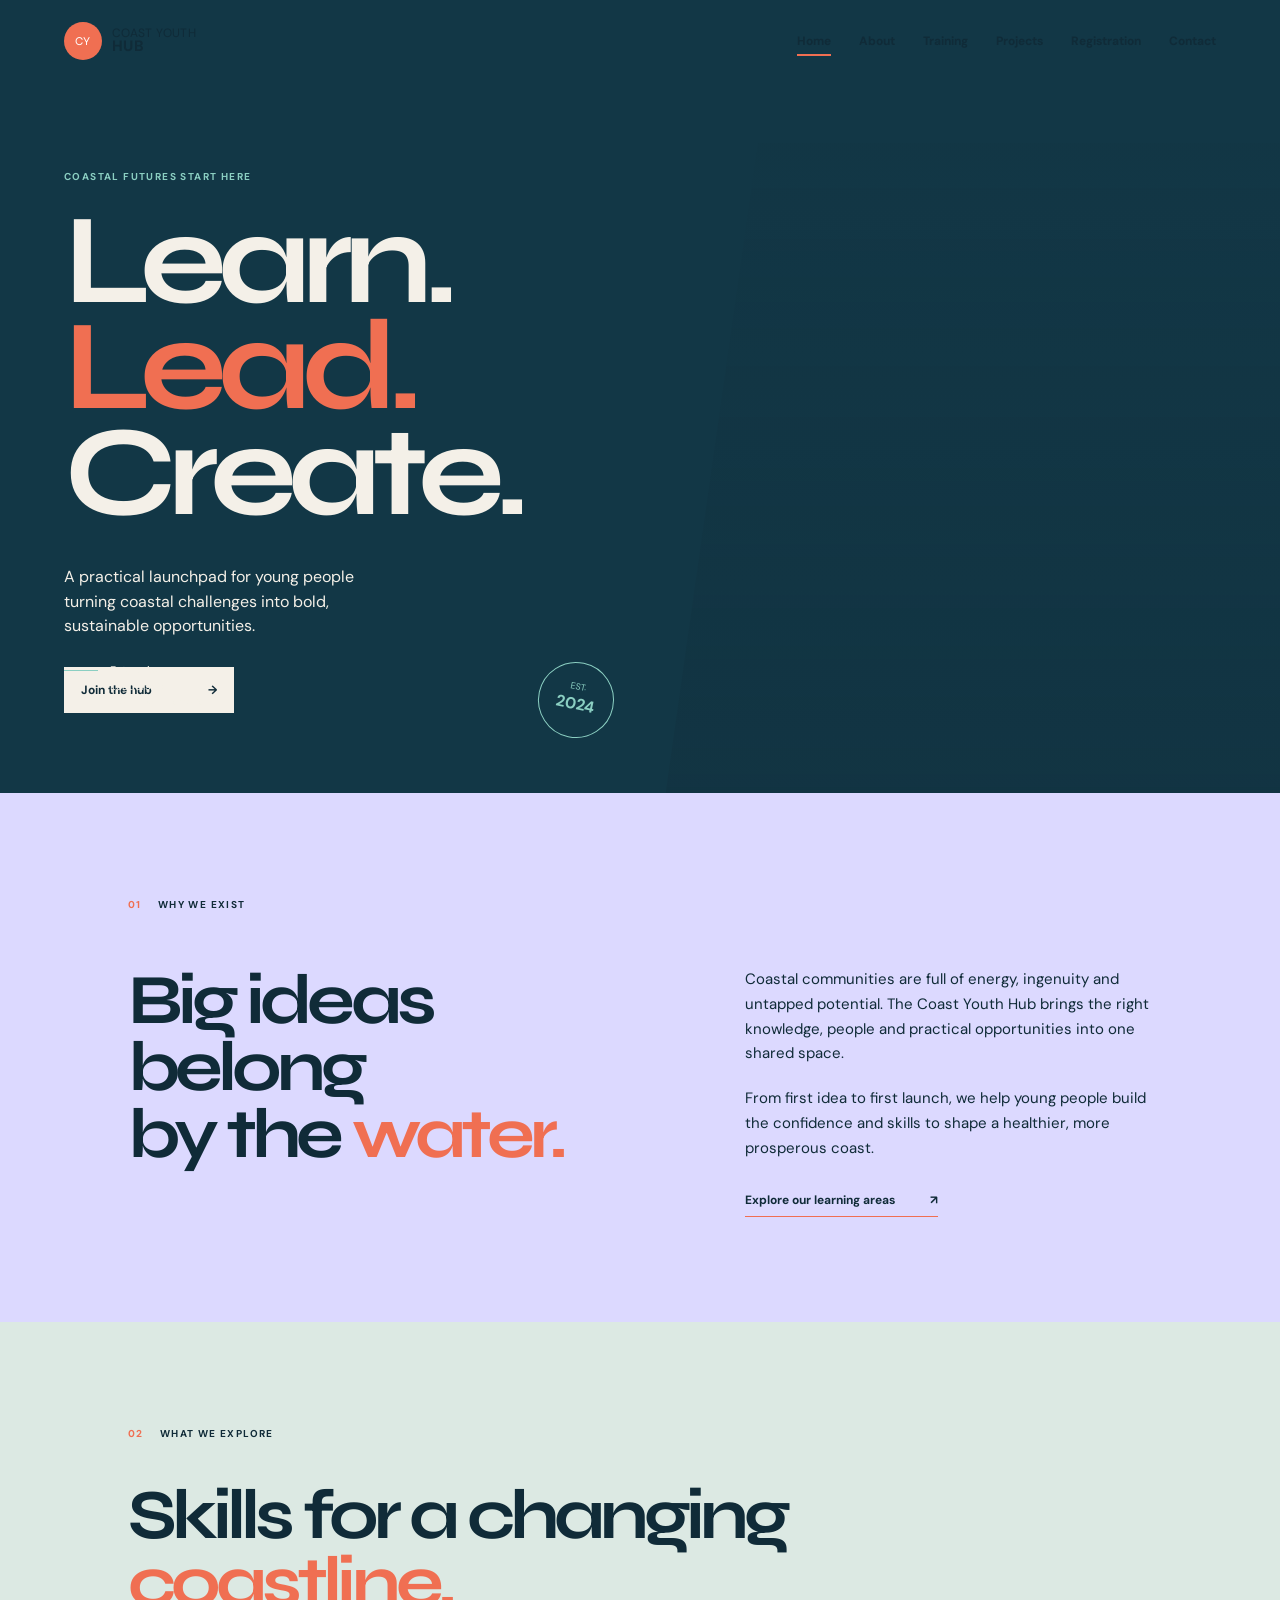
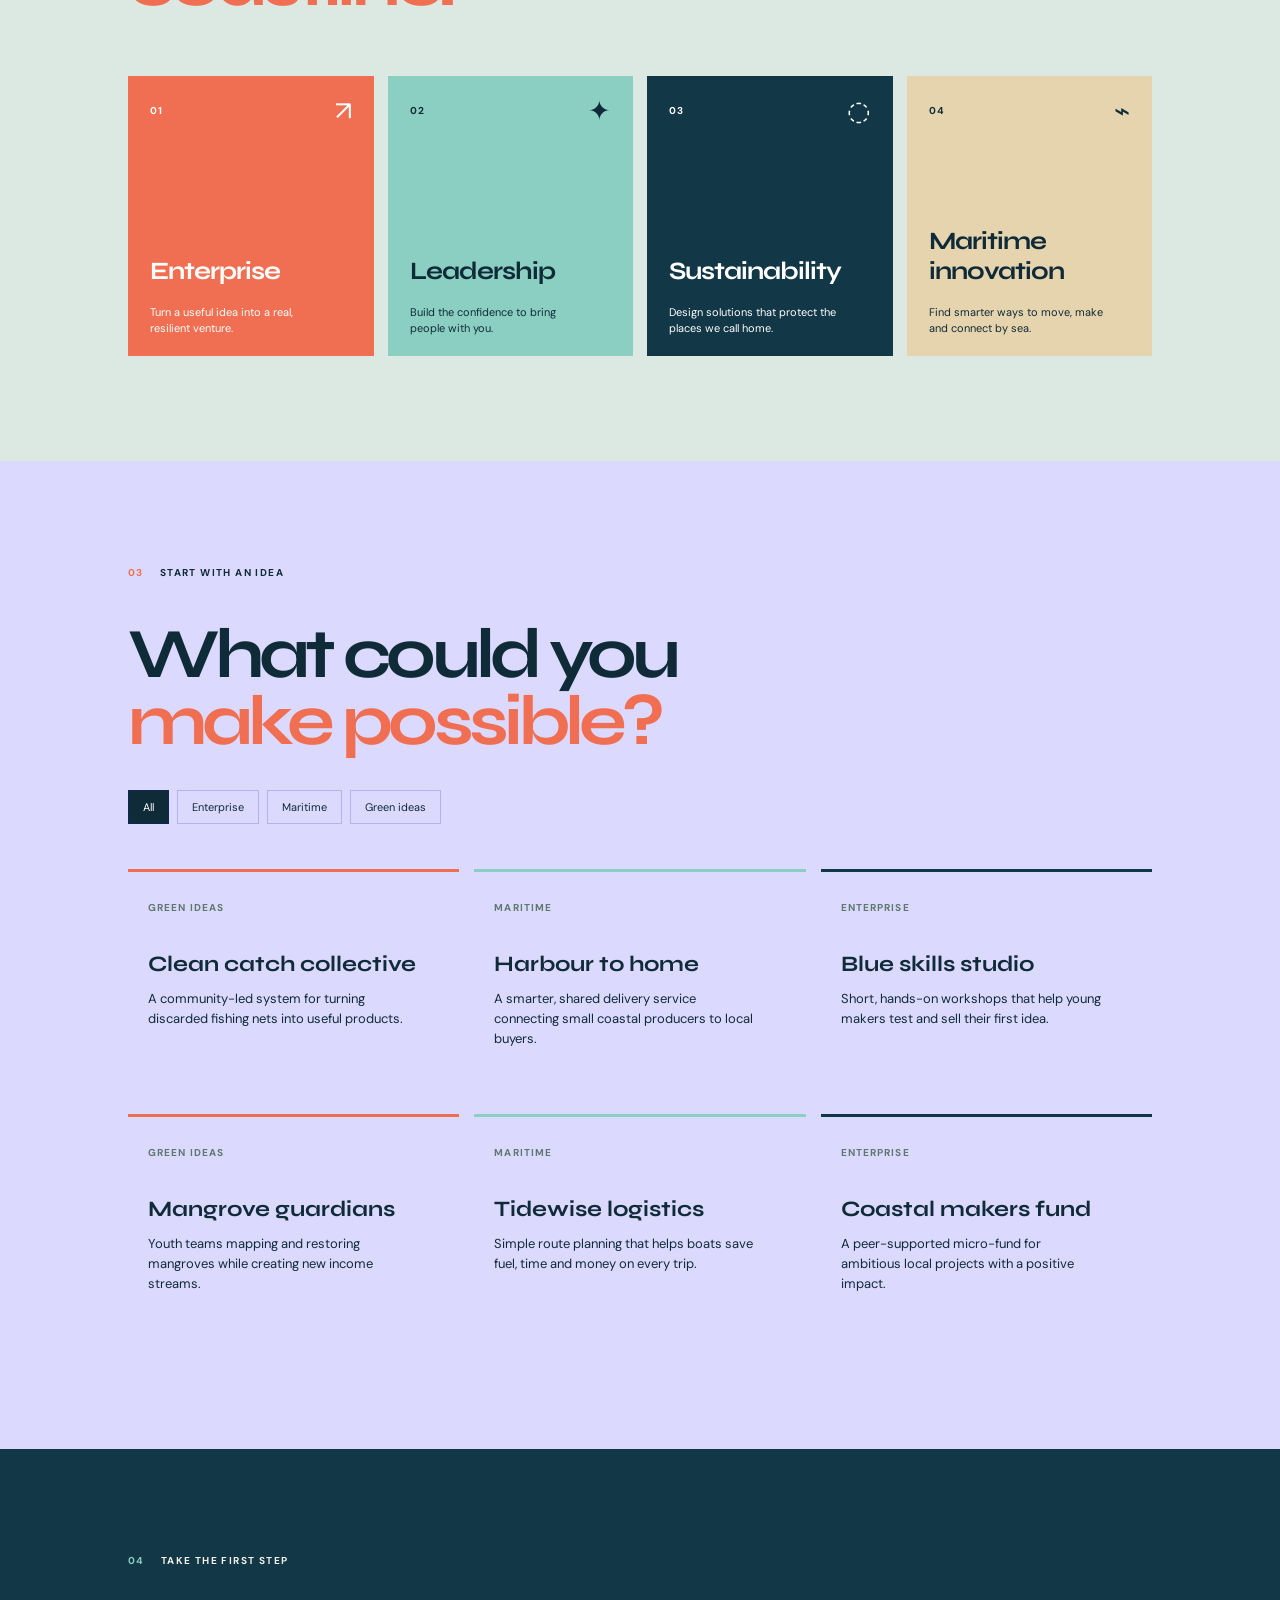
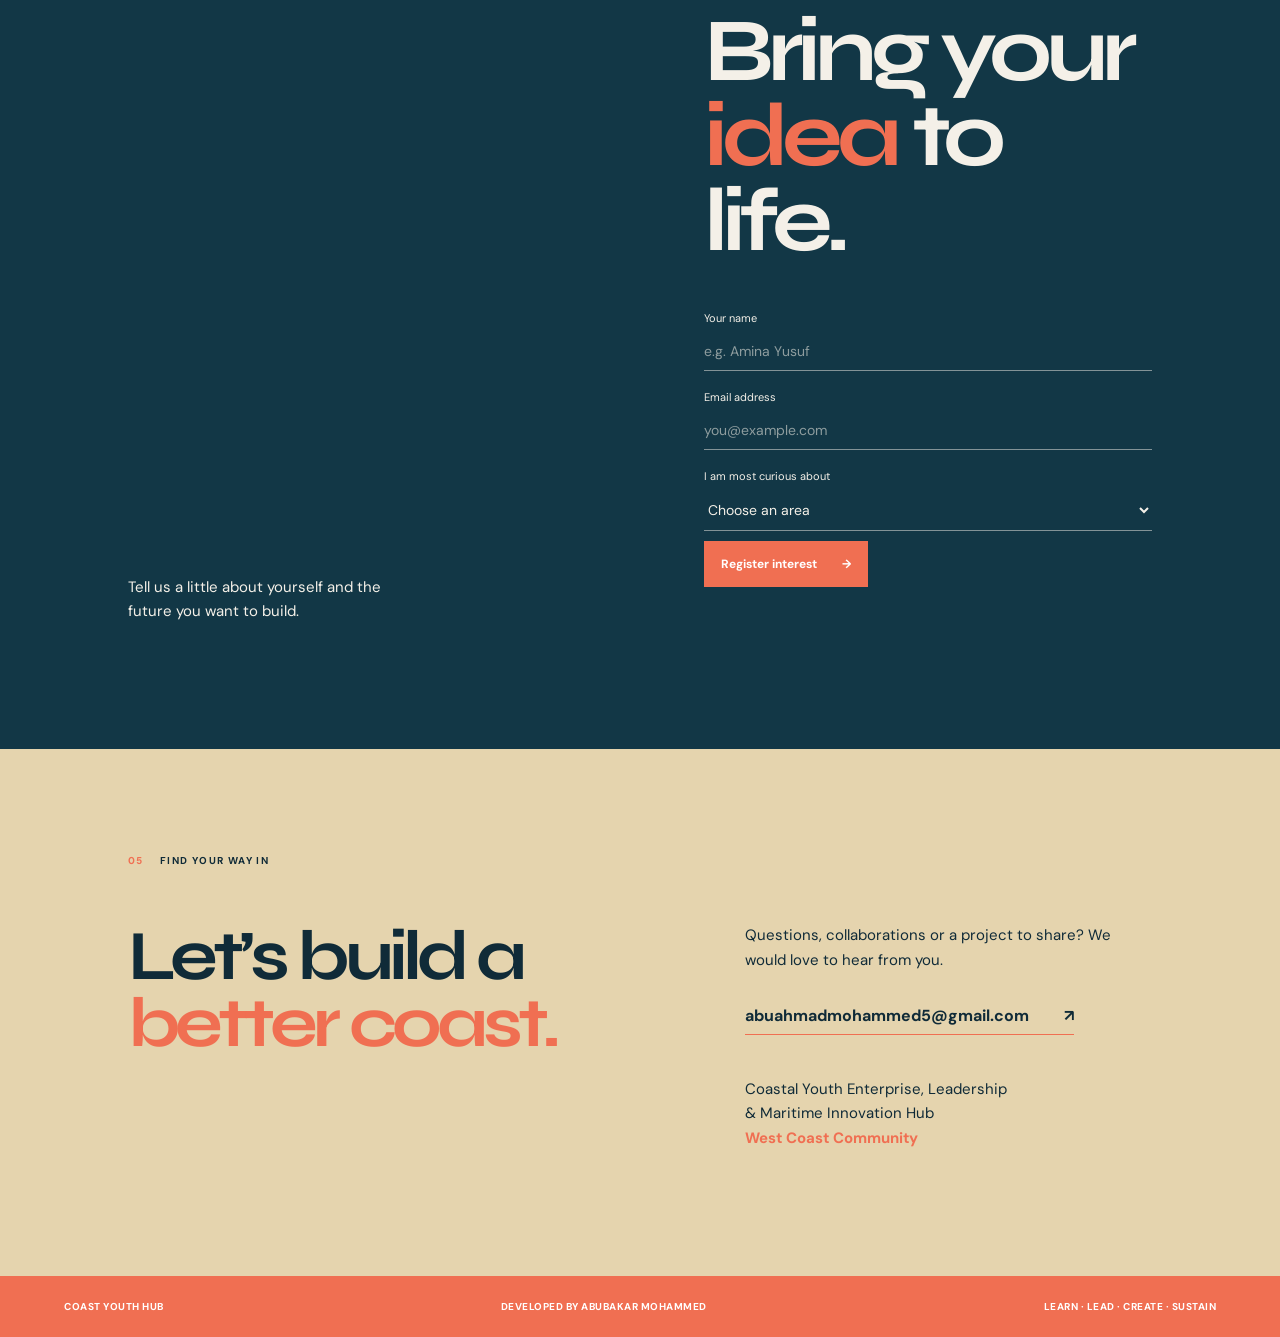
==== index.html @ 47f03873 "Add website files" ====
<!DOCTYPE html>
<html lang="en">
<head>
  <meta charset="UTF-8">
  <meta name="viewport" content="width=device-width, initial-scale=1.0">
  <meta name="description" content="Coast Youth Enterprise, Leadership and Maritime Innovation Hub.">
  <title>Coast Youth Hub | Learn. Lead. Create.</title>
  <link rel="preconnect" href="https://fonts.googleapis.com">
  <link rel="preconnect" href="https://fonts.gstatic.com" crossorigin>
  <link href="https://fonts.googleapis.com/css2?family=DM+Sans:wght@400;500;600;700&family=Syne:wght@600;700;800&display=swap" rel="stylesheet">
  <link rel="stylesheet" href="styles.css">
</head>
<body style="background-color: (--dack rgba(0, 0, 255, 0.922));">
  <a class="skip-link" href="#main-content">Skip to main content</a>
  <header class="site-header">
    <a class="brand" href="#home" aria-label="Coast Youth Hub home">
      <span class="brand-mark">CY</span>
      <span>Coast Youth<br><strong>Hub</strong></span>
    </a>
    <button class="menu-toggle" aria-label="Open navigation" aria-expanded="false">Menu</button>
    <nav class="site-nav" aria-label="Main navigation">
      <a class="active" href="#home">Home</a>
      <a href="#about">About</a>
      <a href="#training">Training</a>
      <a href="#projects">Projects</a>
      <a href="#registration">Registration</a>
      <a href="#contact">Contact</a>
    </nav>
  </header>

  <main id="main-content">
    <section class="hero" id="home">
      <div class="hero-content">
        <p class="eyebrow">Coastal futures start here</p>
        <h1>Learn.<br><em>Lead.</em><br>Create.</h1>
        <p class="hero-copy">A practical launchpad for young people turning coastal challenges into bold, sustainable opportunities.</p>
        <a class="button button-light" href="#registration">Join the hub <span aria-hidden="true">→</span></a>
      </div>
      <div class="hero-note">
        <span class="line"></span>
        <p>Enterprise<br>Leadership<br>Maritime innovation</p>
      </div>
      <div class="hero-image" role="img" aria-label="Young people working beside the ocean"></div>
      <div class="hero-stamp">EST.<br><strong>2024</strong></div>
    </section>

    <section class="intro section-pad" id="about">
      <div class="section-label"><span>01</span><span>Why we exist</span></div>
      <div class="intro-grid">
        <h2>Big ideas belong<br>by the <span>water.</span></h2>
        <div class="intro-copy">
          <p>Coastal communities are full of energy, ingenuity and untapped potential. The Coast Youth Hub brings the right knowledge, people and practical opportunities into one shared space.</p>
          <p>From first idea to first launch, we help young people build the confidence and skills to shape a healthier, more prosperous coast.</p>
          <a class="text-link" href="#training">Explore our learning areas <span aria-hidden="true">↗</span></a>
        </div>
      </div>
    </section>

    <section class="training section-pad" id="training">
      <div class="section-heading">
        <div class="section-label"><span>02</span><span>What we explore</span></div>
        <h2>Skills for a changing<br><span>coastline.</span></h2>
      </div>
      <div class="training-grid">
        <article class="training-card coral-card"><span class="card-number">01</span><span class="card-icon">↗</span><h3>Enterprise</h3><p>Turn a useful idea into a real, resilient venture.</p></article>
        <article class="training-card teal-card"><span class="card-number">02</span><span class="card-icon">✦</span><h3>Leadership</h3><p>Build the confidence to bring people with you.</p></article>
        <article class="training-card navy-card"><span class="card-number">03</span><span class="card-icon">◌</span><h3>Sustainability</h3><p>Design solutions that protect the places we call home.</p></article>
        <article class="training-card sand-card"><span class="card-number">04</span><span class="card-icon">⌁</span><h3>Maritime innovation</h3><p>Find smarter ways to move, make and connect by sea.</p></article>
      </div>
    </section>

    <section class="projects section-pad" id="projects">
      <div class="section-heading project-heading">
        <div class="section-label"><span>03</span><span>Start with an idea</span></div>
        <h2>What could you<br><span>make possible?</span></h2>
        <div class="filter-row" aria-label="Filter projects">
          <button class="filter-button active" data-filter="all" type="button">All</button>
          <button class="filter-button" data-filter="enterprise" type="button">Enterprise</button>
          <button class="filter-button" data-filter="maritime" type="button">Maritime</button>
          <button class="filter-button" data-filter="green" type="button">Green ideas</button>
        </div>
      </div>
      <div class="project-grid" id="project-list"></div>
    </section>

    <section class="registration section-pad" id="registration">
      <div class="registration-inner">
        <div class="section-label light-label"><span>04</span><span>Take the first step</span></div>
        <h2>Bring your<br><em>idea</em> to life.</h2>
        <p>Tell us a little about yourself and the future you want to build.</p>
        <form id="registration-form" novalidate>
          <label for="name">Your name</label>
          <input id="name" name="name" type="text" placeholder="e.g. Amina Yusuf" required>
          <label for="email">Email address</label>
          <input id="email" name="email" type="email" placeholder="you@example.com" required>
          <label for="interest">I am most curious about</label>
          <select id="interest" name="interest" required>
            <option value="">Choose an area</option>
            <option>Enterprise</option>
            <option>Leadership</option>
            <option>Sustainability</option>
            <option>Maritime innovation</option>
          </select>
          <button class="button button-coral" type="submit">Register interest <span aria-hidden="true">→</span></button>
          <p class="form-message" id="form-message" role="status"></p>
        </form>
      </div>
    </section>

    <section class="contact section-pad" id="contact">
      <div class="section-label"><span>05</span><span>Find your way in</span></div>
      <div class="contact-grid">
        <h2>Let’s build a<br><span>better coast.</span></h2>
        <div class="contact-details">
          <p>Questions, collaborations or a project to share? We would love to hear from you.</p>
          <a class="email-link" href="mailto:abuahmadmohammed5@gmail.com">abuahmadmohammed5@gmail.com <span>↗</span></a>
          <p class="location">Coastal Youth Enterprise, Leadership<br>& Maritime Innovation Hub<br><strong>West Coast Community</strong></p>
        </div>
      </div>
    </section>
  </main>

  <footer class="site-footer">
    <span>Coast Youth Hub</span><span>Developed by Abubakar Mohammed</span><span>Learn · Lead · Create · Sustain</span>
  </footer>
  <script src="script.js"></script>
</body>
</html>
---- styles.css ----
:root {
  --ink: #102b38;
  --navy: #123746;
  --cream: #f4f0e8;
  --blue: #dcd9ff;
  --coral: #f06f52;
  --teal: #8bcfc2;
  --sand: #e5d4ae;
  --line: rgba(31, 18, 204, 0.2);
}

* { box-sizing: border-box; }
html { scroll-behavior: smooth; }
body { margin: 0; background: var(--blue); color: var(--ink); font-family: "DM Sans", sans-serif; }
a { color: inherit; text-decoration: none; }
.skip-link { background: var(--coral); color: white; left: 12px; padding: 10px 14px; position: absolute; top: -60px; z-index: 10; }
.skip-link:focus { top: 12px; }
.site-header { align-items: center; display: flex; justify-content: space-between; padding: 22px 5vw; position: absolute; width: 100%; z-index: 5; }
.brand { align-items: center; display: flex; font-size: 12px; gap: 10px; line-height: 1.05; letter-spacing: .03em; text-transform: uppercase; }
.brand strong { font-size: 15px; }
.brand-mark { align-items: center; background: var(--coral); border-radius: 50%; color: white; display: flex; font-family: Syne, sans-serif; font-size: 12px; height: 38px; justify-content: center; width: 38px; }
.site-nav { display: flex; gap: 28px; }
.site-nav a { font-size: 12px; font-weight: 700; position: relative; }
.site-nav a::after { background: var(--coral); bottom: -7px; content: ""; height: 2px; left: 0; position: absolute; transform: scaleX(0); transform-origin: left; transition: transform .2s; width: 100%; }
.site-nav a:hover::after, .site-nav a.active::after { transform: scaleX(1); }
.menu-toggle { background: none; border: 0; display: none; font: inherit; font-weight: 700; }
.hero { background: var(--navy); color: var(--cream); min-height: 700px; overflow: hidden; padding: 170px 5vw 80px; position: relative; }
.hero-content { position: relative; width: min(540px, 80%); z-index: 2; }
.eyebrow, .section-label, .card-number { font-size: 10px; font-weight: 700; letter-spacing: .14em; text-transform: uppercase; }
.eyebrow { color: var(--teal); margin: 0 0 25px; }
h1, h2, h3 { font-family: Syne, sans-serif; margin: 0; }
h1 { font-size: clamp(66px, 10vw, 132px); letter-spacing: -.07em; line-height: .83; }
em { color: var(--coral); font-style: normal; }
.hero-copy { font-size: 16px; line-height: 1.55; margin: 38px 0 28px; max-width: 330px; }
.button { align-items: center; border: 0; display: inline-flex; font: inherit; font-size: 12px; font-weight: 700; gap: 25px; justify-content: space-between; padding: 15px 17px; transition: transform .2s, background .2s; }
.button:hover { transform: translateY(-3px); }
.button-light { background: var(--cream); color: var(--ink); min-width: 170px; }
.button-coral { background: var(--coral); color: white; margin-top: 10px; }
.hero-image { background: linear-gradient(180deg, rgba(16,43,56,.05), rgba(16,43,56,.25)), url("https://images.unsplash.com/photo-1500530855697-b586d89ba3ee?auto=format&fit=crop&w=1200&q=85") center/cover; bottom: 0; clip-path: polygon(15% 0, 100% 0, 100% 100%, 0 100%); height: 82%; position: absolute; right: 0; width: 48%; }
.hero-note { bottom: 82px; display: flex; font-size: 11px; gap: 12px; left: 5vw; line-height: 1.45; position: absolute; z-index: 2; }
.hero-note p { margin: 0; }
.line { background: var(--teal); display: block; height: 1px; margin-top: 7px; width: 34px; }
.hero-stamp { border: 1px solid var(--teal); border-radius: 50%; bottom: 55px; color: var(--teal); font-size: 9px; line-height: 1.4; padding-top: 17px; position: absolute; right: 52%; text-align: center; width: 76px; height: 76px; transform: rotate(12deg); }
.hero-stamp strong { font-size: 16px; }
.section-pad { padding: 105px 10vw; }
.section-label { display: flex; gap: 16px; }
.section-label span:first-child { color: var(--coral); }
.intro { background: var(--blue); }
.intro-grid, .contact-grid { display: grid; grid-template-columns: 1.2fr 1fr; gap: 10vw; margin-top: 56px; }
h2 { font-size: clamp(42px, 5.5vw, 78px); letter-spacing: -.07em; line-height: .95; }
h2 span { color: var(--coral); }
.intro-copy { max-width: 410px; }
.intro-copy p, .contact-details > p { font-size: 15px; line-height: 1.65; margin: 0 0 20px; }
.text-link, .email-link { border-bottom: 1px solid var(--coral); display: inline-flex; font-size: 12px; font-weight: 700; gap: 35px; margin-top: 12px; padding-bottom: 8px; }
.training { background: #dce9e3; }
.section-heading h2 { margin-top: 42px; }
.training-grid { display: grid; grid-template-columns: repeat(4, 1fr); gap: 14px; margin-top: 60px; }
.training-card { min-height: 280px; padding: 22px; position: relative; }
.coral-card { background: var(--coral); color: white; }.teal-card { background: var(--teal); }.navy-card { background: var(--navy); color: white; }.sand-card { background: var(--sand); }
.card-icon { font-size: 27px; position: absolute; right: 22px; top: 17px; }
.training-card h3 { bottom: 70px; font-size: 25px; left: 22px; letter-spacing: -.04em; position: absolute; max-width: 180px; }
.training-card p { bottom: 20px; font-size: 11px; left: 22px; line-height: 1.4; margin: 0; max-width: 180px; position: absolute; }
.projects { background: var(--blue); }
.project-heading { position: relative; }.filter-row { display: flex; flex-wrap: wrap; gap: 8px; margin-top: 35px; }
.filter-button { background: transparent; border: 1px solid var(--line); color: var(--ink); cursor: pointer; font: inherit; font-size: 11px; padding: 9px 14px; }.filter-button.active, .filter-button:hover { background: var(--ink); color: white; }
.project-grid { display: grid; grid-template-columns: repeat(3, 1fr); gap: 15px; margin-top: 45px; }
.project-card { border-top: 3px solid var(--coral); min-height: 230px; padding: 23px 20px; }.project-card:nth-child(3n+2) { border-color: var(--teal); }.project-card:nth-child(3n) { border-color: var(--navy); }
.project-card h3 { font-size: 22px; margin: 35px 0 12px; }.project-card p { font-size: 13px; line-height: 1.55; margin: 0; max-width: 260px; }.project-tag { color: #5f786f; font-size: 10px; font-weight: 700; letter-spacing: .11em; text-transform: uppercase; }
.registration { background: var(--navy); color: var(--cream); padding-bottom: 120px; padding-top: 105px; }.registration-inner { display: grid; grid-template-columns: 1fr 1fr; gap: 10vw; }.light-label { color: var(--cream); }.light-label span:first-child { color: var(--teal); }.registration h2 { font-size: clamp(52px, 7vw, 92px); margin-top: 55px; }.registration-inner > p { align-self: end; font-size: 15px; line-height: 1.6; margin: 0 0 6px; max-width: 270px; }
form { grid-column: 2; margin-top: -100px; }.registration form label { display: block; font-size: 11px; margin: 19px 0 7px; }.registration input, .registration select { background: transparent; border: 0; border-bottom: 1px solid rgba(244,240,232,.5); border-radius: 0; color: var(--cream); font: inherit; font-size: 14px; outline: 0; padding: 10px 0; width: 100%; }.registration input::placeholder { color: rgba(244,240,232,.55); }.registration select option { color: var(--ink); }.form-message { font-size: 12px; min-height: 18px; }.form-message.success { color: var(--teal); }.form-message.error { color: #ffb09c; }
.contact { background: var(--sand); }.contact-details { align-self: end; max-width: 400px; }.email-link { font-size: 16px; margin-bottom: 42px; }.location { font-size: 13px; line-height: 1.6; }.location strong { color: var(--coral); }
.site-footer { align-items: center; background: var(--coral); color: white; display: flex; font-size: 10px; font-weight: 700; justify-content: space-between; letter-spacing: .05em; padding: 24px 5vw; text-transform: uppercase; }
@media (max-width: 800px) { .site-header { padding: 18px 6vw; }.menu-toggle { display: block; z-index: 6; }.site-nav { background: var(--cream); display: none; flex-direction: column; gap: 22px; padding: 85px 30px 30px; position: absolute; right: 0; top: 0; width: 220px; }.site-nav.open { display: flex; }.hero { min-height: 780px; padding: 150px 8vw 70px; }.hero-image { bottom: 0; height: 42%; left: 0; opacity: .7; width: 100%; }.hero-stamp { bottom: 40%; right: 10%; }.hero-note { bottom: 35px; left: 8vw; }.section-pad { padding: 75px 8vw; }.intro-grid, .contact-grid, .registration-inner { display: block; margin-top: 42px; }.intro-copy, .contact-details { margin-top: 35px; }.training-grid, .project-grid { grid-template-columns: repeat(2, 1fr); }.training-card { min-height: 240px; }.registration-inner > p { margin: 25px 0 50px; }.registration h2 { margin-top: 42px; } form { margin-top: 0; }.site-footer { align-items: flex-start; flex-direction: column; gap: 9px; } }
@media (max-width: 480px) { h1 { font-size: 72px; }.training-grid, .project-grid { grid-template-columns: 1fr; }.training-card { min-height: 220px; }.project-card { min-height: 190px; }.hero-copy { max-width: 280px; }.hero-stamp { display: none; } }
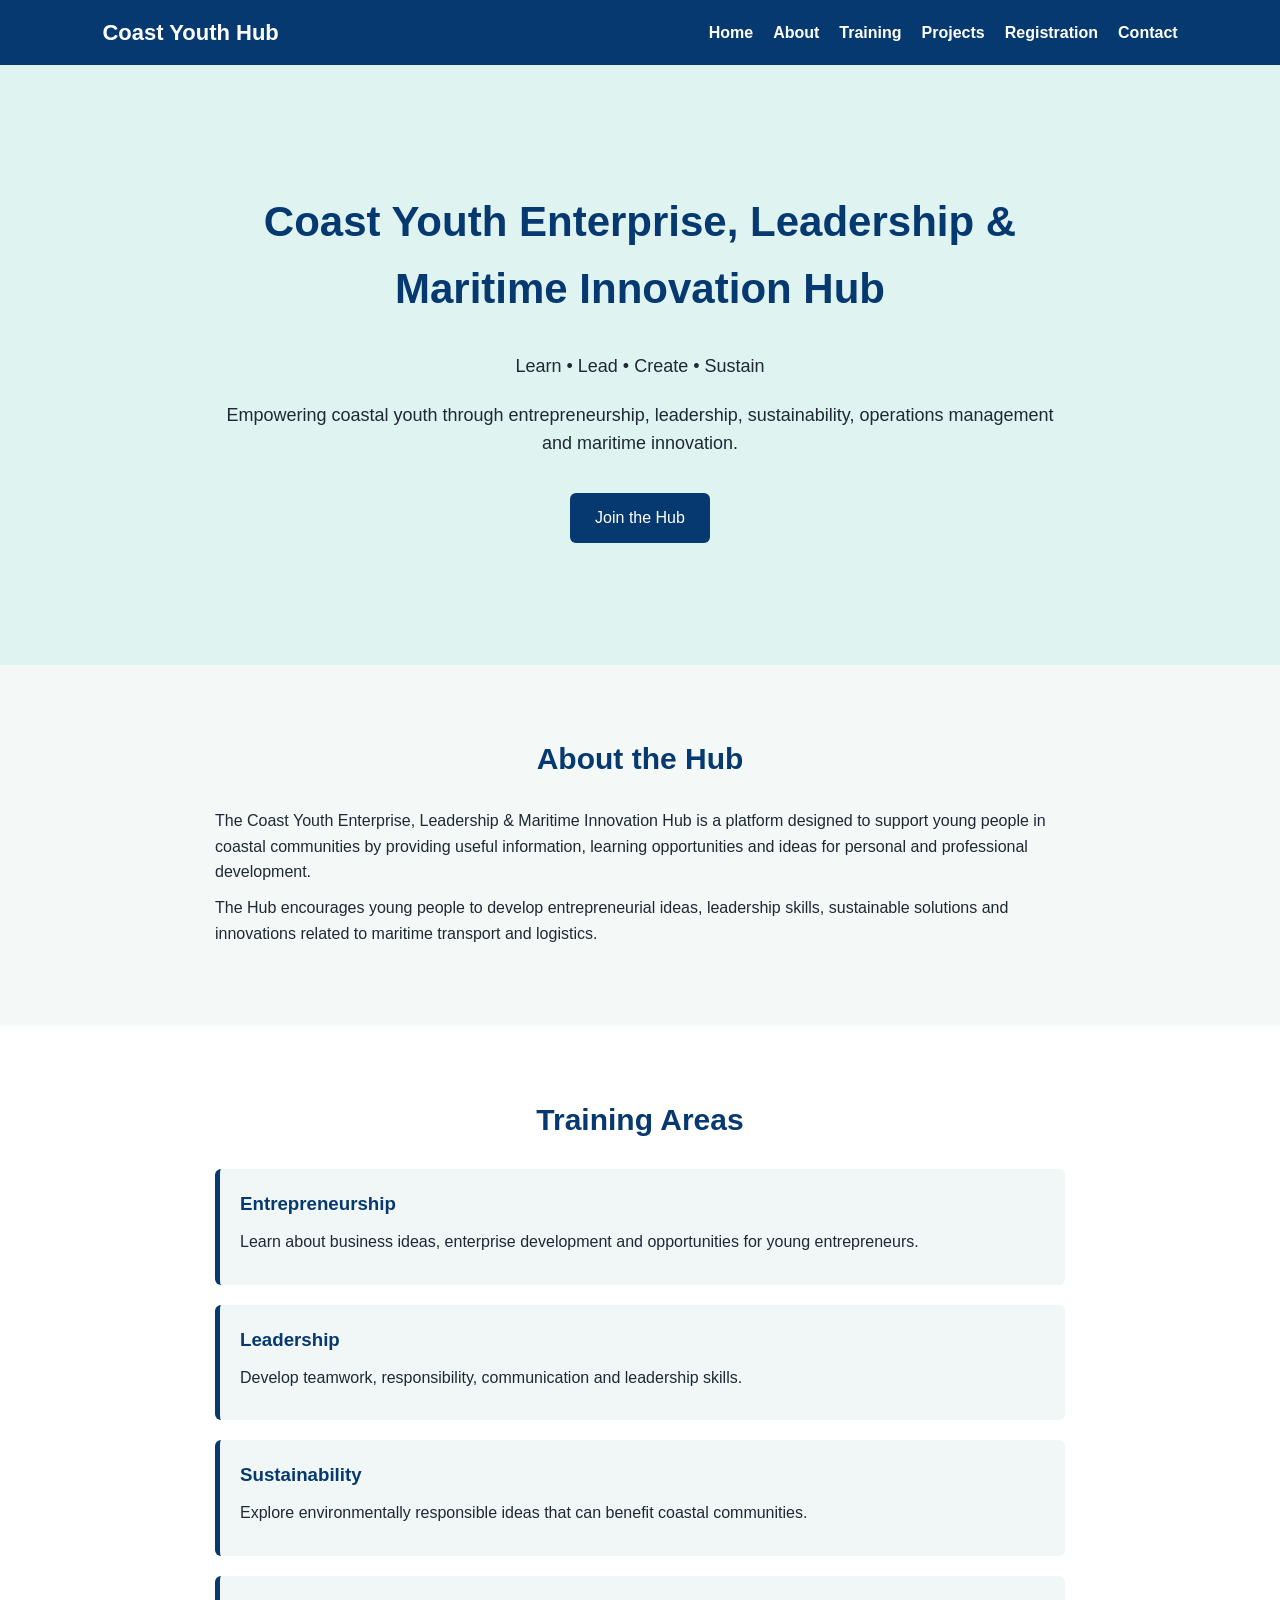
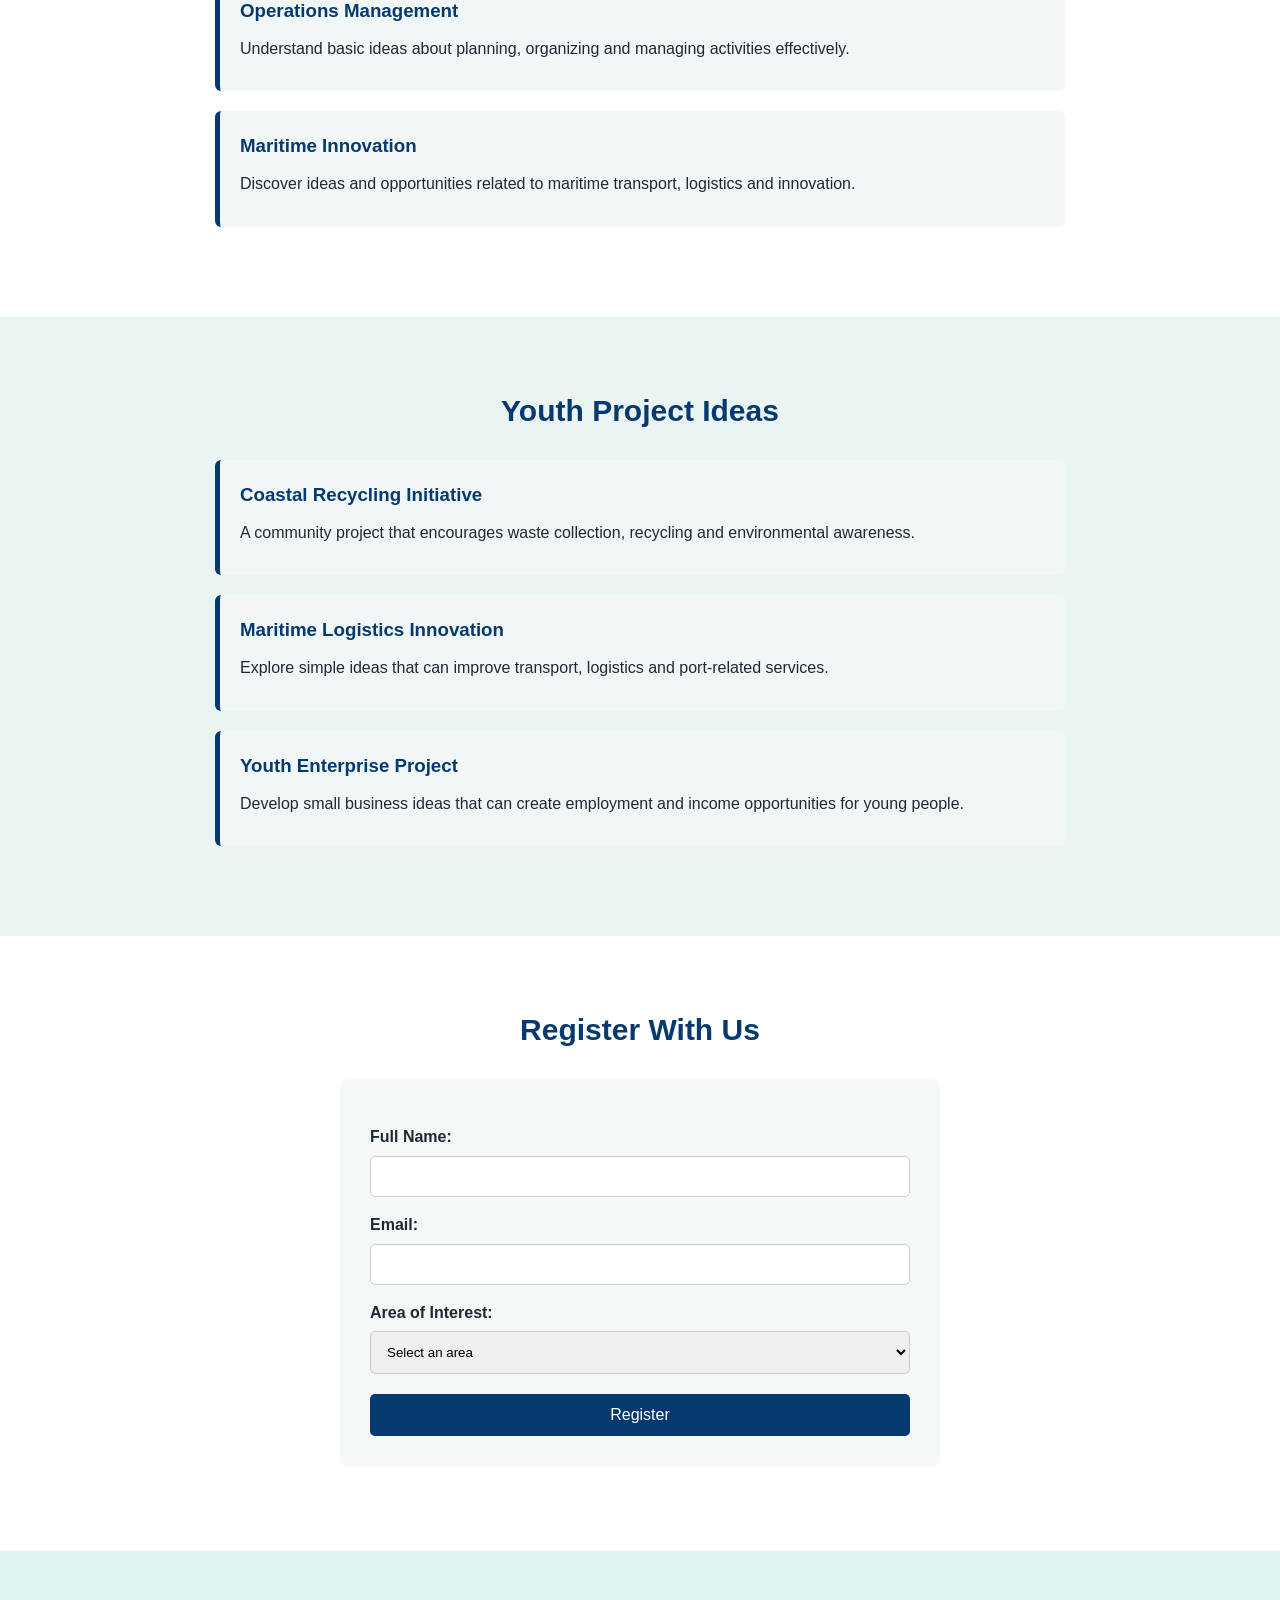
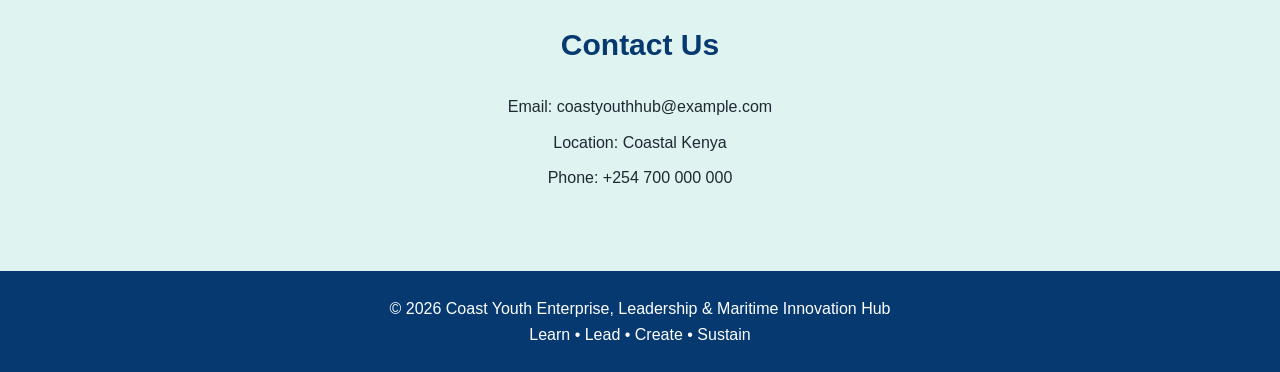
==== commit ae9b34d5: "Build website structure, styling and registration" ====
--- a/index.html
+++ b/index.html
@@ -1,128 +1,196 @@
 <!DOCTYPE html>
 <html lang="en">
 <head>
-  <meta charset="UTF-8">
-  <meta name="viewport" content="width=device-width, initial-scale=1.0">
-  <meta name="description" content="Coast Youth Enterprise, Leadership and Maritime Innovation Hub.">
-  <title>Coast Youth Hub | Learn. Lead. Create.</title>
-  <link rel="preconnect" href="https://fonts.googleapis.com">
-  <link rel="preconnect" href="https://fonts.gstatic.com" crossorigin>
-  <link href="https://fonts.googleapis.com/css2?family=DM+Sans:wght@400;500;600;700&family=Syne:wght@600;700;800&display=swap" rel="stylesheet">
-  <link rel="stylesheet" href="styles.css">
+    <meta charset="UTF-8">
+    <meta name="viewport" content="width=device-width, initial-scale=1.0">
+    <title>Coast Youth Enterprise, Leadership & Maritime Innovation Hub</title>
+
+    <link rel="stylesheet" href="styles.css">
 </head>
-<body style="background-color: (--dack rgba(0, 0, 255, 0.922));">
-  <a class="skip-link" href="#main-content">Skip to main content</a>
-  <header class="site-header">
-    <a class="brand" href="#home" aria-label="Coast Youth Hub home">
-      <span class="brand-mark">CY</span>
-      <span>Coast Youth<br><strong>Hub</strong></span>
-    </a>
-    <button class="menu-toggle" aria-label="Open navigation" aria-expanded="false">Menu</button>
-    <nav class="site-nav" aria-label="Main navigation">
-      <a class="active" href="#home">Home</a>
-      <a href="#about">About</a>
-      <a href="#training">Training</a>
-      <a href="#projects">Projects</a>
-      <a href="#registration">Registration</a>
-      <a href="#contact">Contact</a>
-    </nav>
-  </header>
 
-  <main id="main-content">
-    <section class="hero" id="home">
-      <div class="hero-content">
-        <p class="eyebrow">Coastal futures start here</p>
-        <h1>Learn.<br><em>Lead.</em><br>Create.</h1>
-        <p class="hero-copy">A practical launchpad for young people turning coastal challenges into bold, sustainable opportunities.</p>
-        <a class="button button-light" href="#registration">Join the hub <span aria-hidden="true">→</span></a>
-      </div>
-      <div class="hero-note">
-        <span class="line"></span>
-        <p>Enterprise<br>Leadership<br>Maritime innovation</p>
-      </div>
-      <div class="hero-image" role="img" aria-label="Young people working beside the ocean"></div>
-      <div class="hero-stamp">EST.<br><strong>2024</strong></div>
+<body>
+
+    <!-- Navigation -->
+    <header>
+        <nav>
+            <h2>Coast Youth Hub</h2>
+
+            <ul>
+                <li><a href="#home">Home</a></li>
+                <li><a href="#about">About</a></li>
+                <li><a href="#training">Training</a></li>
+                <li><a href="#projects">Projects</a></li>
+                <li><a href="#registration">Registration</a></li>
+                <li><a href="#contact">Contact</a></li>
+            </ul>
+        </nav>
+    </header>
+
+    <!-- Home Section -->
+    <section id="home">
+        <h1>Coast Youth Enterprise, Leadership & Maritime Innovation Hub</h1>
+
+        <p>
+            Learn • Lead • Create • Sustain
+        </p>
+
+        <p>
+            Empowering coastal youth through entrepreneurship, leadership,
+            sustainability, operations management and maritime innovation.
+        </p>
+
+        <a href="#registration">Join the Hub</a>
     </section>
 
-    <section class="intro section-pad" id="about">
-      <div class="section-label"><span>01</span><span>Why we exist</span></div>
-      <div class="intro-grid">
-        <h2>Big ideas belong<br>by the <span>water.</span></h2>
-        <div class="intro-copy">
-          <p>Coastal communities are full of energy, ingenuity and untapped potential. The Coast Youth Hub brings the right knowledge, people and practical opportunities into one shared space.</p>
-          <p>From first idea to first launch, we help young people build the confidence and skills to shape a healthier, more prosperous coast.</p>
-          <a class="text-link" href="#training">Explore our learning areas <span aria-hidden="true">↗</span></a>
-        </div>
-      </div>
+
+    <!-- About Section -->
+    <section id="about">
+        <h2>About the Hub</h2>
+
+        <p>
+            The Coast Youth Enterprise, Leadership & Maritime Innovation Hub
+            is a platform designed to support young people in coastal
+            communities by providing useful information, learning opportunities
+            and ideas for personal and professional development.
+        </p>
+
+        <p>
+            The Hub encourages young people to develop entrepreneurial ideas,
+            leadership skills, sustainable solutions and innovations related
+            to maritime transport and logistics.
+        </p>
     </section>
 
-    <section class="training section-pad" id="training">
-      <div class="section-heading">
-        <div class="section-label"><span>02</span><span>What we explore</span></div>
-        <h2>Skills for a changing<br><span>coastline.</span></h2>
-      </div>
-      <div class="training-grid">
-        <article class="training-card coral-card"><span class="card-number">01</span><span class="card-icon">↗</span><h3>Enterprise</h3><p>Turn a useful idea into a real, resilient venture.</p></article>
-        <article class="training-card teal-card"><span class="card-number">02</span><span class="card-icon">✦</span><h3>Leadership</h3><p>Build the confidence to bring people with you.</p></article>
-        <article class="training-card navy-card"><span class="card-number">03</span><span class="card-icon">◌</span><h3>Sustainability</h3><p>Design solutions that protect the places we call home.</p></article>
-        <article class="training-card sand-card"><span class="card-number">04</span><span class="card-icon">⌁</span><h3>Maritime innovation</h3><p>Find smarter ways to move, make and connect by sea.</p></article>
-      </div>
+
+    <!-- Training Section -->
+    <section id="training">
+        <h2>Training Areas</h2>
+
+        <div>
+            <h3>Entrepreneurship</h3>
+            <p>
+                Learn about business ideas, enterprise development and
+                opportunities for young entrepreneurs.
+            </p>
+        </div>
+
+        <div>
+            <h3>Leadership</h3>
+            <p>
+                Develop teamwork, responsibility, communication and
+                leadership skills.
+            </p>
+        </div>
+
+        <div>
+            <h3>Sustainability</h3>
+            <p>
+                Explore environmentally responsible ideas that can benefit
+                coastal communities.
+            </p>
+        </div>
+
+        <div>
+            <h3>Operations Management</h3>
+            <p>
+                Understand basic ideas about planning, organizing and
+                managing activities effectively.
+            </p>
+        </div>
+
+        <div>
+            <h3>Maritime Innovation</h3>
+            <p>
+                Discover ideas and opportunities related to maritime
+                transport, logistics and innovation.
+            </p>
+        </div>
     </section>
 
-    <section class="projects section-pad" id="projects">
-      <div class="section-heading project-heading">
-        <div class="section-label"><span>03</span><span>Start with an idea</span></div>
-        <h2>What could you<br><span>make possible?</span></h2>
-        <div class="filter-row" aria-label="Filter projects">
-          <button class="filter-button active" data-filter="all" type="button">All</button>
-          <button class="filter-button" data-filter="enterprise" type="button">Enterprise</button>
-          <button class="filter-button" data-filter="maritime" type="button">Maritime</button>
-          <button class="filter-button" data-filter="green" type="button">Green ideas</button>
+
+    <!-- Projects Section -->
+    <section id="projects">
+        <h2>Youth Project Ideas</h2>
+
+        <div>
+            <h3>Coastal Recycling Initiative</h3>
+            <p>
+                A community project that encourages waste collection,
+                recycling and environmental awareness.
+            </p>
         </div>
-      </div>
-      <div class="project-grid" id="project-list"></div>
+
+        <div>
+            <h3>Maritime Logistics Innovation</h3>
+            <p>
+                Explore simple ideas that can improve transport, logistics
+                and port-related services.
+            </p>
+        </div>
+
+        <div>
+            <h3>Youth Enterprise Project</h3>
+            <p>
+                Develop small business ideas that can create employment
+                and income opportunities for young people.
+            </p>
+        </div>
     </section>
 
-    <section class="registration section-pad" id="registration">
-      <div class="registration-inner">
-        <div class="section-label light-label"><span>04</span><span>Take the first step</span></div>
-        <h2>Bring your<br><em>idea</em> to life.</h2>
-        <p>Tell us a little about yourself and the future you want to build.</p>
-        <form id="registration-form" novalidate>
-          <label for="name">Your name</label>
-          <input id="name" name="name" type="text" placeholder="e.g. Amina Yusuf" required>
-          <label for="email">Email address</label>
-          <input id="email" name="email" type="email" placeholder="you@example.com" required>
-          <label for="interest">I am most curious about</label>
-          <select id="interest" name="interest" required>
-            <option value="">Choose an area</option>
-            <option>Enterprise</option>
-            <option>Leadership</option>
-            <option>Sustainability</option>
-            <option>Maritime innovation</option>
-          </select>
-          <button class="button button-coral" type="submit">Register interest <span aria-hidden="true">→</span></button>
-          <p class="form-message" id="form-message" role="status"></p>
+
+    <!-- Registration Section -->
+    <section id="registration">
+        <h2>Register With Us</h2>
+
+        <form id="registrationForm">
+
+            <label for="name">Full Name:</label>
+            <input type="text" id="name" name="name">
+
+            <label for="email">Email:</label>
+            <input type="email" id="email" name="email">
+
+            <label for="area">Area of Interest:</label>
+
+            <select id="area" name="area">
+                <option value="">Select an area</option>
+                <option value="Entrepreneurship">Entrepreneurship</option>
+                <option value="Leadership">Leadership</option>
+                <option value="Sustainability">Sustainability</option>
+                <option value="Operations Management">Operations Management</option>
+                <option value="Maritime Innovation">Maritime Innovation</option>
+            </select>
+
+            <button type="submit">Register</button>
+
         </form>
-      </div>
+
+        <p id="registrationMessage"></p>
     </section>
 
-    <section class="contact section-pad" id="contact">
-      <div class="section-label"><span>05</span><span>Find your way in</span></div>
-      <div class="contact-grid">
-        <h2>Let’s build a<br><span>better coast.</span></h2>
-        <div class="contact-details">
-          <p>Questions, collaborations or a project to share? We would love to hear from you.</p>
-          <a class="email-link" href="mailto:abuahmadmohammed5@gmail.com">abuahmadmohammed5@gmail.com <span>↗</span></a>
-          <p class="location">Coastal Youth Enterprise, Leadership<br>& Maritime Innovation Hub<br><strong>West Coast Community</strong></p>
-        </div>
-      </div>
+
+    <!-- Contact Section -->
+    <section id="contact">
+        <h2>Contact Us</h2>
+
+        <p>Email: coastyouthhub@example.com</p>
+        <p>Location: Coastal Kenya</p>
+        <p>Phone: +254 700 000 000</p>
     </section>
-  </main>
 
-  <footer class="site-footer">
-    <span>Coast Youth Hub</span><span>Developed by Abubakar Mohammed</span><span>Learn · Lead · Create · Sustain</span>
-  </footer>
-  <script src="script.js"></script>
+
+    <!-- Footer -->
+    <footer>
+        <p>
+            © 2026 Coast Youth Enterprise, Leadership & Maritime Innovation Hub
+        </p>
+
+        <p>
+            Learn • Lead • Create • Sustain
+        </p>
+    </footer>
+
+    <script src="script.js"></script>
+
 </body>
 </html>
--- a/styles.css
+++ b/styles.css
@@ -1,74 +1,218 @@
-:root {
-  --ink: #102b38;
-  --navy: #123746;
-  --cream: #f4f0e8;
-  --blue: #dcd9ff;
-  --coral: #f06f52;
-  --teal: #8bcfc2;
-  --sand: #e5d4ae;
-  --line: rgba(31, 18, 204, 0.2);
-}
-
-* { box-sizing: border-box; }
-html { scroll-behavior: smooth; }
-body { margin: 0; background: var(--blue); color: var(--ink); font-family: "DM Sans", sans-serif; }
-a { color: inherit; text-decoration: none; }
-.skip-link { background: var(--coral); color: white; left: 12px; padding: 10px 14px; position: absolute; top: -60px; z-index: 10; }
-.skip-link:focus { top: 12px; }
-.site-header { align-items: center; display: flex; justify-content: space-between; padding: 22px 5vw; position: absolute; width: 100%; z-index: 5; }
-.brand { align-items: center; display: flex; font-size: 12px; gap: 10px; line-height: 1.05; letter-spacing: .03em; text-transform: uppercase; }
-.brand strong { font-size: 15px; }
-.brand-mark { align-items: center; background: var(--coral); border-radius: 50%; color: white; display: flex; font-family: Syne, sans-serif; font-size: 12px; height: 38px; justify-content: center; width: 38px; }
-.site-nav { display: flex; gap: 28px; }
-.site-nav a { font-size: 12px; font-weight: 700; position: relative; }
-.site-nav a::after { background: var(--coral); bottom: -7px; content: ""; height: 2px; left: 0; position: absolute; transform: scaleX(0); transform-origin: left; transition: transform .2s; width: 100%; }
-.site-nav a:hover::after, .site-nav a.active::after { transform: scaleX(1); }
-.menu-toggle { background: none; border: 0; display: none; font: inherit; font-weight: 700; }
-.hero { background: var(--navy); color: var(--cream); min-height: 700px; overflow: hidden; padding: 170px 5vw 80px; position: relative; }
-.hero-content { position: relative; width: min(540px, 80%); z-index: 2; }
-.eyebrow, .section-label, .card-number { font-size: 10px; font-weight: 700; letter-spacing: .14em; text-transform: uppercase; }
-.eyebrow { color: var(--teal); margin: 0 0 25px; }
-h1, h2, h3 { font-family: Syne, sans-serif; margin: 0; }
-h1 { font-size: clamp(66px, 10vw, 132px); letter-spacing: -.07em; line-height: .83; }
-em { color: var(--coral); font-style: normal; }
-.hero-copy { font-size: 16px; line-height: 1.55; margin: 38px 0 28px; max-width: 330px; }
-.button { align-items: center; border: 0; display: inline-flex; font: inherit; font-size: 12px; font-weight: 700; gap: 25px; justify-content: space-between; padding: 15px 17px; transition: transform .2s, background .2s; }
-.button:hover { transform: translateY(-3px); }
-.button-light { background: var(--cream); color: var(--ink); min-width: 170px; }
-.button-coral { background: var(--coral); color: white; margin-top: 10px; }
-.hero-image { background: linear-gradient(180deg, rgba(16,43,56,.05), rgba(16,43,56,.25)), url("https://images.unsplash.com/photo-1500530855697-b586d89ba3ee?auto=format&fit=crop&w=1200&q=85") center/cover; bottom: 0; clip-path: polygon(15% 0, 100% 0, 100% 100%, 0 100%); height: 82%; position: absolute; right: 0; width: 48%; }
-.hero-note { bottom: 82px; display: flex; font-size: 11px; gap: 12px; left: 5vw; line-height: 1.45; position: absolute; z-index: 2; }
-.hero-note p { margin: 0; }
-.line { background: var(--teal); display: block; height: 1px; margin-top: 7px; width: 34px; }
-.hero-stamp { border: 1px solid var(--teal); border-radius: 50%; bottom: 55px; color: var(--teal); font-size: 9px; line-height: 1.4; padding-top: 17px; position: absolute; right: 52%; text-align: center; width: 76px; height: 76px; transform: rotate(12deg); }
-.hero-stamp strong { font-size: 16px; }
-.section-pad { padding: 105px 10vw; }
-.section-label { display: flex; gap: 16px; }
-.section-label span:first-child { color: var(--coral); }
-.intro { background: var(--blue); }
-.intro-grid, .contact-grid { display: grid; grid-template-columns: 1.2fr 1fr; gap: 10vw; margin-top: 56px; }
-h2 { font-size: clamp(42px, 5.5vw, 78px); letter-spacing: -.07em; line-height: .95; }
-h2 span { color: var(--coral); }
-.intro-copy { max-width: 410px; }
-.intro-copy p, .contact-details > p { font-size: 15px; line-height: 1.65; margin: 0 0 20px; }
-.text-link, .email-link { border-bottom: 1px solid var(--coral); display: inline-flex; font-size: 12px; font-weight: 700; gap: 35px; margin-top: 12px; padding-bottom: 8px; }
-.training { background: #dce9e3; }
-.section-heading h2 { margin-top: 42px; }
-.training-grid { display: grid; grid-template-columns: repeat(4, 1fr); gap: 14px; margin-top: 60px; }
-.training-card { min-height: 280px; padding: 22px; position: relative; }
-.coral-card { background: var(--coral); color: white; }.teal-card { background: var(--teal); }.navy-card { background: var(--navy); color: white; }.sand-card { background: var(--sand); }
-.card-icon { font-size: 27px; position: absolute; right: 22px; top: 17px; }
-.training-card h3 { bottom: 70px; font-size: 25px; left: 22px; letter-spacing: -.04em; position: absolute; max-width: 180px; }
-.training-card p { bottom: 20px; font-size: 11px; left: 22px; line-height: 1.4; margin: 0; max-width: 180px; position: absolute; }
-.projects { background: var(--blue); }
-.project-heading { position: relative; }.filter-row { display: flex; flex-wrap: wrap; gap: 8px; margin-top: 35px; }
-.filter-button { background: transparent; border: 1px solid var(--line); color: var(--ink); cursor: pointer; font: inherit; font-size: 11px; padding: 9px 14px; }.filter-button.active, .filter-button:hover { background: var(--ink); color: white; }
-.project-grid { display: grid; grid-template-columns: repeat(3, 1fr); gap: 15px; margin-top: 45px; }
-.project-card { border-top: 3px solid var(--coral); min-height: 230px; padding: 23px 20px; }.project-card:nth-child(3n+2) { border-color: var(--teal); }.project-card:nth-child(3n) { border-color: var(--navy); }
-.project-card h3 { font-size: 22px; margin: 35px 0 12px; }.project-card p { font-size: 13px; line-height: 1.55; margin: 0; max-width: 260px; }.project-tag { color: #5f786f; font-size: 10px; font-weight: 700; letter-spacing: .11em; text-transform: uppercase; }
-.registration { background: var(--navy); color: var(--cream); padding-bottom: 120px; padding-top: 105px; }.registration-inner { display: grid; grid-template-columns: 1fr 1fr; gap: 10vw; }.light-label { color: var(--cream); }.light-label span:first-child { color: var(--teal); }.registration h2 { font-size: clamp(52px, 7vw, 92px); margin-top: 55px; }.registration-inner > p { align-self: end; font-size: 15px; line-height: 1.6; margin: 0 0 6px; max-width: 270px; }
-form { grid-column: 2; margin-top: -100px; }.registration form label { display: block; font-size: 11px; margin: 19px 0 7px; }.registration input, .registration select { background: transparent; border: 0; border-bottom: 1px solid rgba(244,240,232,.5); border-radius: 0; color: var(--cream); font: inherit; font-size: 14px; outline: 0; padding: 10px 0; width: 100%; }.registration input::placeholder { color: rgba(244,240,232,.55); }.registration select option { color: var(--ink); }.form-message { font-size: 12px; min-height: 18px; }.form-message.success { color: var(--teal); }.form-message.error { color: #ffb09c; }
-.contact { background: var(--sand); }.contact-details { align-self: end; max-width: 400px; }.email-link { font-size: 16px; margin-bottom: 42px; }.location { font-size: 13px; line-height: 1.6; }.location strong { color: var(--coral); }
-.site-footer { align-items: center; background: var(--coral); color: white; display: flex; font-size: 10px; font-weight: 700; justify-content: space-between; letter-spacing: .05em; padding: 24px 5vw; text-transform: uppercase; }
-@media (max-width: 800px) { .site-header { padding: 18px 6vw; }.menu-toggle { display: block; z-index: 6; }.site-nav { background: var(--cream); display: none; flex-direction: column; gap: 22px; padding: 85px 30px 30px; position: absolute; right: 0; top: 0; width: 220px; }.site-nav.open { display: flex; }.hero { min-height: 780px; padding: 150px 8vw 70px; }.hero-image { bottom: 0; height: 42%; left: 0; opacity: .7; width: 100%; }.hero-stamp { bottom: 40%; right: 10%; }.hero-note { bottom: 35px; left: 8vw; }.section-pad { padding: 75px 8vw; }.intro-grid, .contact-grid, .registration-inner { display: block; margin-top: 42px; }.intro-copy, .contact-details { margin-top: 35px; }.training-grid, .project-grid { grid-template-columns: repeat(2, 1fr); }.training-card { min-height: 240px; }.registration-inner > p { margin: 25px 0 50px; }.registration h2 { margin-top: 42px; } form { margin-top: 0; }.site-footer { align-items: flex-start; flex-direction: column; gap: 9px; } }
-@media (max-width: 480px) { h1 { font-size: 72px; }.training-grid, .project-grid { grid-template-columns: 1fr; }.training-card { min-height: 220px; }.project-card { min-height: 190px; }.hero-copy { max-width: 280px; }.hero-stamp { display: none; } }+* {
+    margin: 0;
+    padding: 0;
+    box-sizing: border-box;
+}
+
+html {
+    scroll-behavior: smooth;
+}
+
+body {
+    font-family: Arial, sans-serif;
+    line-height: 1.6;
+    background-color: #f4f8f7;
+    color: #1f2933;
+}
+
+/* Navigation */
+header {
+    background-color: #063970;
+    padding: 15px 8%;
+    position: sticky;
+    top: 0;
+    z-index: 1000;
+}
+
+nav {
+    display: flex;
+    justify-content: space-between;
+    align-items: center;
+}
+
+nav h2 {
+    color: white;
+    font-size: 22px;
+}
+
+nav ul {
+    display: flex;
+    list-style: none;
+    gap: 20px;
+}
+
+nav ul li a {
+    color: white;
+    text-decoration: none;
+    font-weight: bold;
+}
+
+nav ul li a:hover {
+    color: #7dd3fc;
+}
+
+/* General Sections */
+section {
+    padding: 70px 8%;
+    min-height: 300px;
+}
+
+section h2 {
+    text-align: center;
+    color: #063970;
+    margin-bottom: 25px;
+    font-size: 30px;
+}
+
+section p {
+    max-width: 850px;
+    margin: 10px auto;
+}
+
+/* Home */
+#home {
+    min-height: 600px;
+    display: flex;
+    flex-direction: column;
+    justify-content: center;
+    align-items: center;
+    text-align: center;
+    background-color: #dff3f0;
+}
+
+#home h1 {
+    max-width: 900px;
+    font-size: 42px;
+    color: #063970;
+    margin-bottom: 20px;
+}
+
+#home p {
+    font-size: 18px;
+}
+
+#home a {
+    display: inline-block;
+    margin-top: 25px;
+    padding: 12px 25px;
+    background-color: #063970;
+    color: white;
+    text-decoration: none;
+    border-radius: 6px;
+}
+
+#home a:hover {
+    background-color: #095ca8;
+}
+
+/* Training */
+#training {
+    background-color: white;
+}
+
+#training > div,
+#projects > div {
+    background-color: #f0f7f6;
+    margin: 20px auto;
+    padding: 20px;
+    max-width: 850px;
+    border-left: 5px solid #063970;
+    border-radius: 6px;
+}
+
+#training h3,
+#projects h3 {
+    color: #063970;
+    margin-bottom: 8px;
+}
+
+/* Projects */
+#projects {
+    background-color: #eaf4f3;
+}
+
+/* Registration */
+#registration {
+    background-color: white;
+}
+
+form {
+    max-width: 600px;
+    margin: auto;
+    padding: 30px;
+    background-color: #f4f8f7;
+    border-radius: 8px;
+}
+
+form label {
+    display: block;
+    margin-top: 15px;
+    font-weight: bold;
+}
+
+form input,
+form select {
+    width: 100%;
+    padding: 12px;
+    margin-top: 6px;
+    border: 1px solid #ccc;
+    border-radius: 5px;
+}
+
+form button {
+    margin-top: 20px;
+    width: 100%;
+    padding: 12px;
+    border: none;
+    border-radius: 5px;
+    background-color: #063970;
+    color: white;
+    font-size: 16px;
+    cursor: pointer;
+}
+
+form button:hover {
+    background-color: #095ca8;
+}
+
+#registrationMessage {
+    text-align: center;
+    font-weight: bold;
+    margin-top: 15px;
+}
+
+/* Contact */
+#contact {
+    background-color: #dff3f0;
+    text-align: center;
+}
+
+/* Footer */
+footer {
+    background-color: #063970;
+    color: white;
+    text-align: center;
+    padding: 25px;
+}
+
+/* Mobile Design */
+@media (max-width: 768px) {
+
+    nav {
+        flex-direction: column;
+        gap: 15px;
+    }
+
+    nav ul {
+        flex-wrap: wrap;
+        justify-content: center;
+    }
+
+    #home h1 {
+        font-size: 30px;
+    }
+
+    section {
+        padding: 50px 5%;
+    }
+}
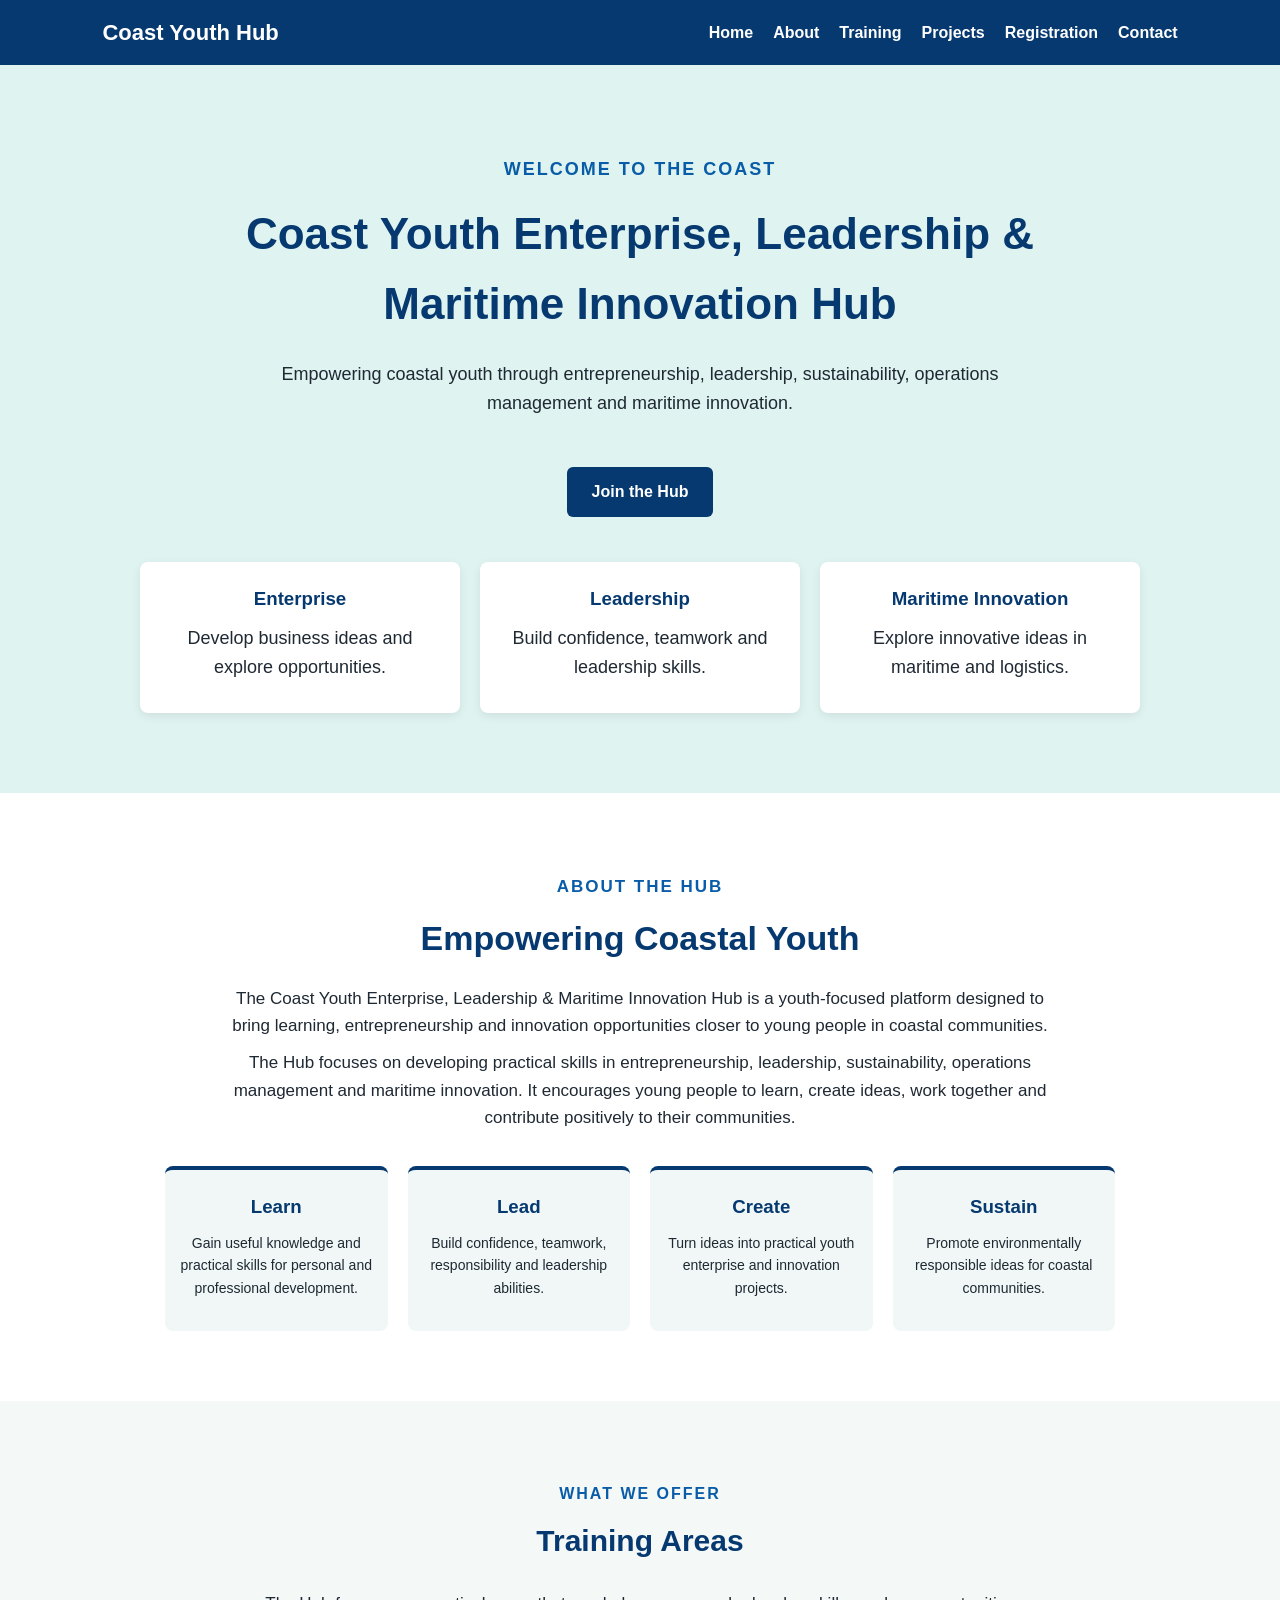
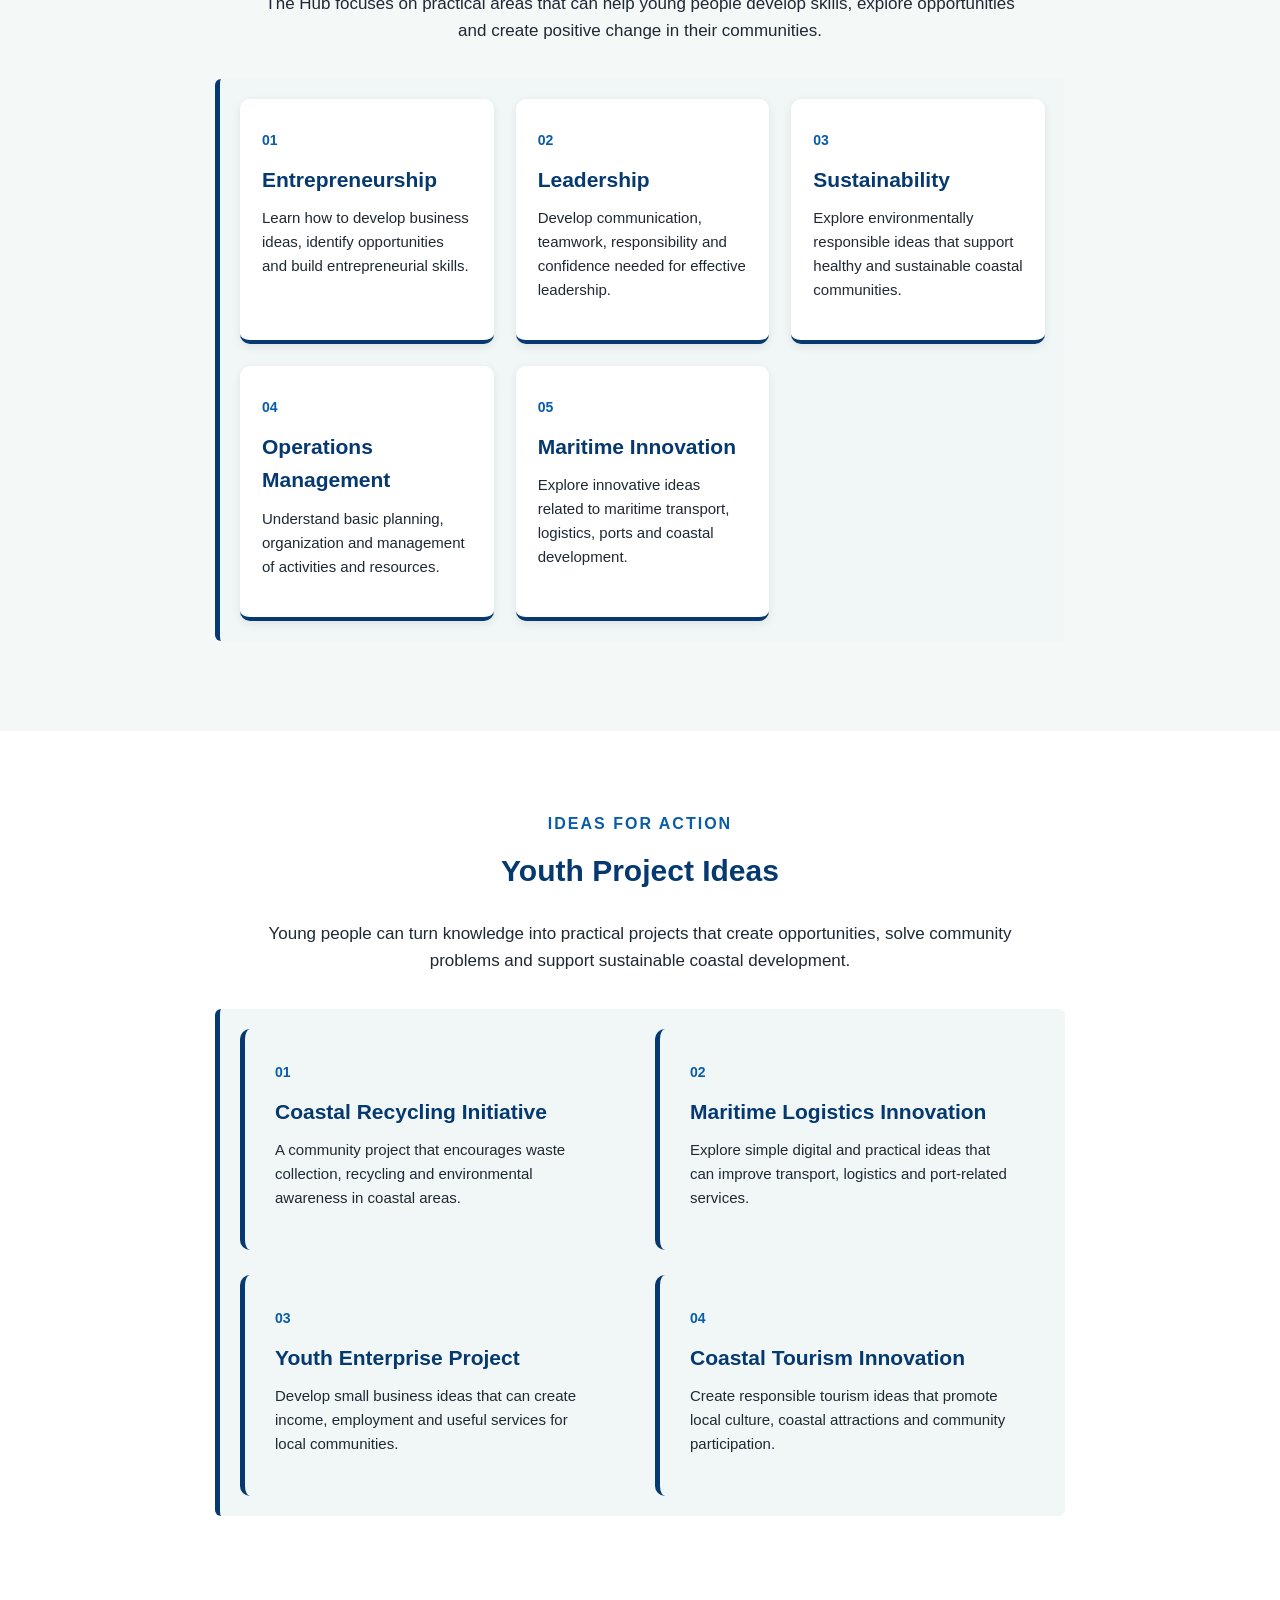
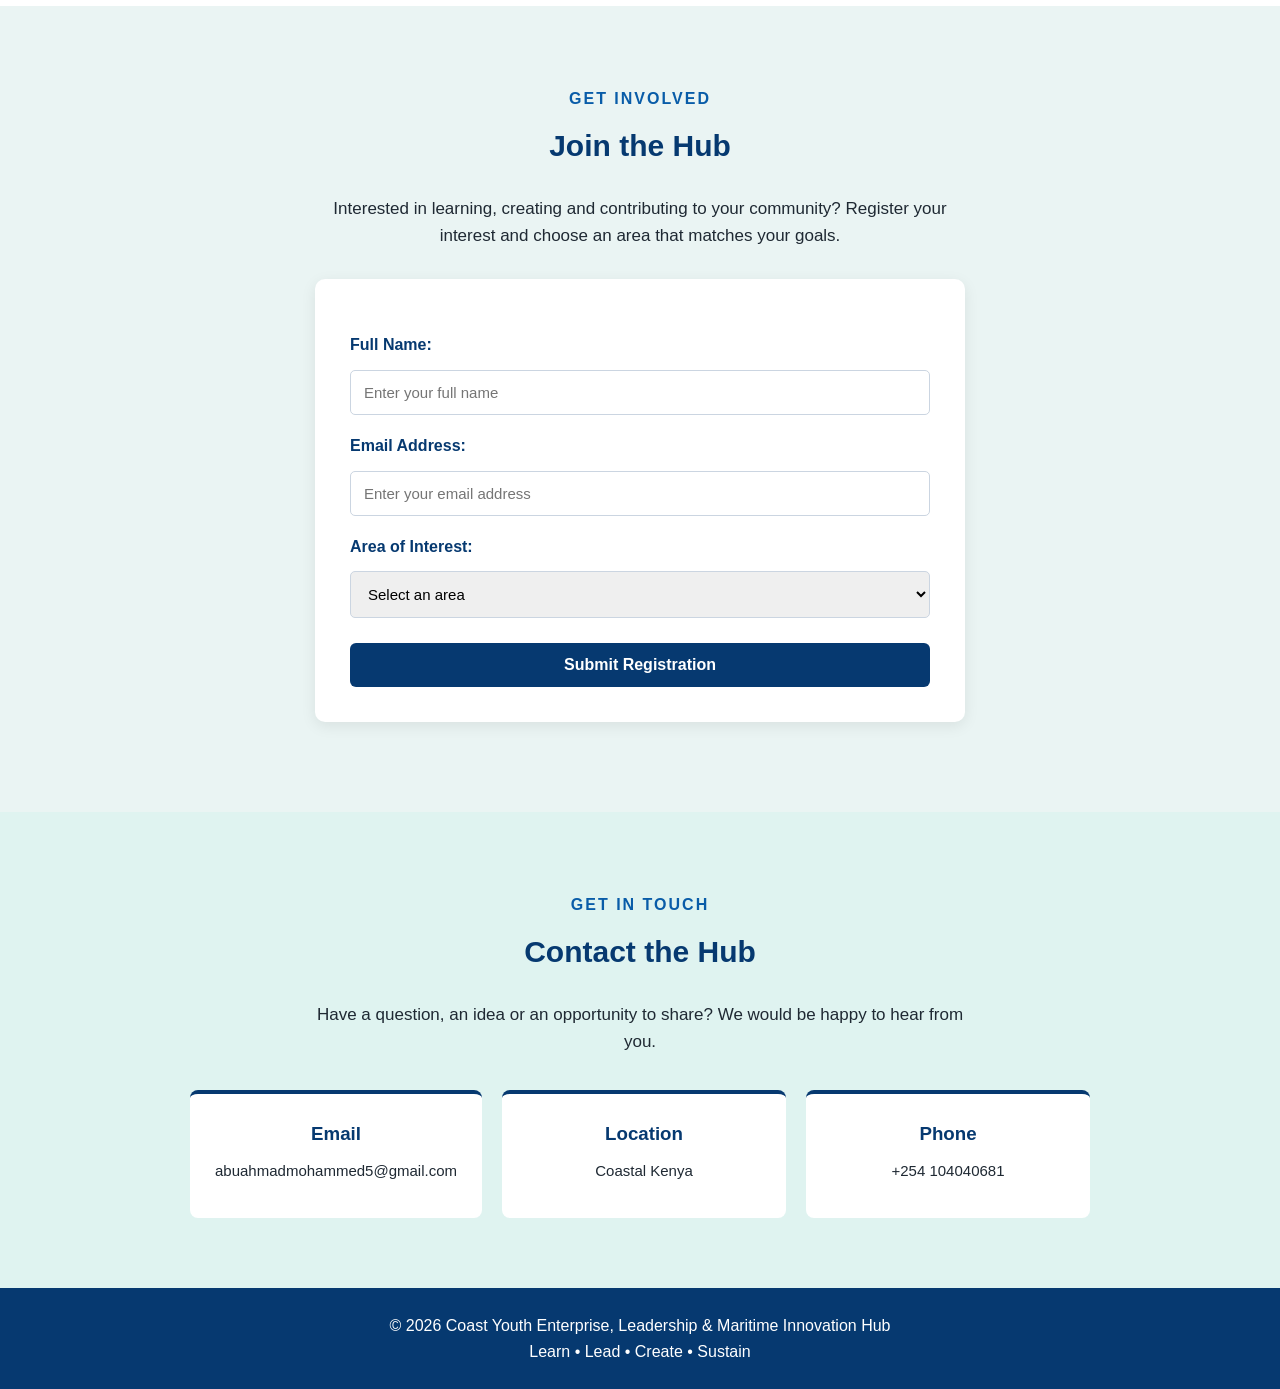
==== commit 94333846: "Complete main website sections and responsive design" ====
--- a/index.html
+++ b/index.html
@@ -28,156 +28,336 @@
 
     <!-- Home Section -->
     <section id="home">
-        <h1>Coast Youth Enterprise, Leadership & Maritime Innovation Hub</h1>
-
-        <p>
-            Learn • Lead • Create • Sustain
-        </p>
-
-        <p>
-            Empowering coastal youth through entrepreneurship, leadership,
-            sustainability, operations management and maritime innovation.
-        </p>
-
-        <a href="#registration">Join the Hub</a>
-    </section>
-
+
+    <div class="hero-content">
+
+        <p class="welcome-text">WELCOME TO THE COAST</p>
+
+        <h1>
+            Coast Youth Enterprise, Leadership &
+            Maritime Innovation Hub
+        </h1>
+
+        <p class="hero-description">
+            Empowering coastal youth through entrepreneurship,
+            leadership, sustainability, operations management
+            and maritime innovation.
+        </p>
+
+        <a href="#registration" class="hero-button">
+            Join the Hub
+        </a>
+
+    </div>
+
+    <div class="highlights">
+
+        <div class="highlight">
+            <h3>Enterprise</h3>
+            <p>Develop business ideas and explore opportunities.</p>
+        </div>
+
+        <div class="highlight">
+            <h3>Leadership</h3>
+            <p>Build confidence, teamwork and leadership skills.</p>
+        </div>
+
+        <div class="highlight">
+            <h3>Maritime Innovation</h3>
+            <p>Explore innovative ideas in maritime and logistics.</p>
+        </div>
+
+    </div>
+
+</section>
 
     <!-- About Section -->
     <section id="about">
-        <h2>About the Hub</h2>
+
+    <div class="about-content">
+
+        <p class="section-label">ABOUT THE HUB</p>
+
+        <h2>Empowering Coastal Youth</h2>
 
         <p>
             The Coast Youth Enterprise, Leadership & Maritime Innovation Hub
-            is a platform designed to support young people in coastal
-            communities by providing useful information, learning opportunities
-            and ideas for personal and professional development.
+            is a youth-focused platform designed to bring learning,
+            entrepreneurship and innovation opportunities closer to young
+            people in coastal communities.
         </p>
 
         <p>
-            The Hub encourages young people to develop entrepreneurial ideas,
-            leadership skills, sustainable solutions and innovations related
-            to maritime transport and logistics.
-        </p>
-    </section>
-
+            The Hub focuses on developing practical skills in entrepreneurship,
+            leadership, sustainability, operations management and maritime
+            innovation. It encourages young people to learn, create ideas,
+            work together and contribute positively to their communities.
+        </p>
+
+        <div class="about-values">
+
+            <div class="value-box">
+                <h3>Learn</h3>
+                <p>
+                    Gain useful knowledge and practical skills for personal
+                    and professional development.
+                </p>
+            </div>
+
+            <div class="value-box">
+                <h3>Lead</h3>
+                <p>
+                    Build confidence, teamwork, responsibility and leadership
+                    abilities.
+                </p>
+            </div>
+
+            <div class="value-box">
+                <h3>Create</h3>
+                <p>
+                    Turn ideas into practical youth enterprise and innovation
+                    projects.
+                </p>
+            </div>
+
+            <div class="value-box">
+                <h3>Sustain</h3>
+                <p>
+                    Promote environmentally responsible ideas for coastal
+                    communities.
+                </p>
+            </div>
+
+        </div>
+
+    </div>
+
+</section>
 
     <!-- Training Section -->
     <section id="training">
-        <h2>Training Areas</h2>
-
-        <div>
+
+    <p class="section-label">WHAT WE OFFER</p>
+
+    <h2>Training Areas</h2>
+
+    <p class="training-intro">
+        The Hub focuses on practical areas that can help young people
+        develop skills, explore opportunities and create positive change
+        in their communities.
+    </p>
+
+    <div class="training-grid">
+
+        <div class="training-card">
+            <span class="training-number">01</span>
             <h3>Entrepreneurship</h3>
             <p>
-                Learn about business ideas, enterprise development and
-                opportunities for young entrepreneurs.
-            </p>
-        </div>
-
-        <div>
+                Learn how to develop business ideas, identify opportunities
+                and build entrepreneurial skills.
+            </p>
+        </div>
+
+        <div class="training-card">
+            <span class="training-number">02</span>
             <h3>Leadership</h3>
             <p>
-                Develop teamwork, responsibility, communication and
-                leadership skills.
-            </p>
-        </div>
-
-        <div>
+                Develop communication, teamwork, responsibility and confidence
+                needed for effective leadership.
+            </p>
+        </div>
+
+        <div class="training-card">
+            <span class="training-number">03</span>
             <h3>Sustainability</h3>
             <p>
-                Explore environmentally responsible ideas that can benefit
-                coastal communities.
-            </p>
-        </div>
-
-        <div>
+                Explore environmentally responsible ideas that support
+                healthy and sustainable coastal communities.
+            </p>
+        </div>
+
+        <div class="training-card">
+            <span class="training-number">04</span>
             <h3>Operations Management</h3>
             <p>
-                Understand basic ideas about planning, organizing and
-                managing activities effectively.
-            </p>
-        </div>
-
-        <div>
+                Understand basic planning, organization and management
+                of activities and resources.
+            </p>
+        </div>
+
+        <div class="training-card">
+            <span class="training-number">05</span>
             <h3>Maritime Innovation</h3>
             <p>
-                Discover ideas and opportunities related to maritime
-                transport, logistics and innovation.
-            </p>
-        </div>
-    </section>
-
+                Explore innovative ideas related to maritime transport,
+                logistics, ports and coastal development.
+            </p>
+        </div>
+
+    </div>
+
+</section>
 
     <!-- Projects Section -->
     <section id="projects">
-        <h2>Youth Project Ideas</h2>
-
-        <div>
+
+    <p class="section-label">IDEAS FOR ACTION</p>
+
+    <h2>Youth Project Ideas</h2>
+
+    <p class="projects-intro">
+        Young people can turn knowledge into practical projects that
+        create opportunities, solve community problems and support
+        sustainable coastal development.
+    </p>
+
+    <div class="projects-grid">
+
+        <div class="project-card">
+            <span class="project-icon">01</span>
             <h3>Coastal Recycling Initiative</h3>
             <p>
                 A community project that encourages waste collection,
-                recycling and environmental awareness.
-            </p>
-        </div>
-
-        <div>
+                recycling and environmental awareness in coastal areas.
+            </p>
+        </div>
+
+        <div class="project-card">
+            <span class="project-icon">02</span>
             <h3>Maritime Logistics Innovation</h3>
             <p>
-                Explore simple ideas that can improve transport, logistics
-                and port-related services.
-            </p>
-        </div>
-
-        <div>
+                Explore simple digital and practical ideas that can improve
+                transport, logistics and port-related services.
+            </p>
+        </div>
+
+        <div class="project-card">
+            <span class="project-icon">03</span>
             <h3>Youth Enterprise Project</h3>
             <p>
-                Develop small business ideas that can create employment
-                and income opportunities for young people.
-            </p>
-        </div>
-    </section>
-
+                Develop small business ideas that can create income,
+                employment and useful services for local communities.
+            </p>
+        </div>
+
+        <div class="project-card">
+            <span class="project-icon">04</span>
+            <h3>Coastal Tourism Innovation</h3>
+            <p>
+                Create responsible tourism ideas that promote local
+                culture, coastal attractions and community participation.
+            </p>
+        </div>
+
+    </div>
+
+</section>
 
     <!-- Registration Section -->
-    <section id="registration">
-        <h2>Register With Us</h2>
+   <section id="registration">
+
+    <div class="registration-content">
+
+        <p class="section-label">GET INVOLVED</p>
+
+        <h2>Join the Hub</h2>
+
+        <p class="registration-intro">
+            Interested in learning, creating and contributing to your
+            community? Register your interest and choose an area that
+            matches your goals.
+        </p>
 
         <form id="registrationForm">
 
             <label for="name">Full Name:</label>
-            <input type="text" id="name" name="name">
-
-            <label for="email">Email:</label>
-            <input type="email" id="email" name="email">
+            <input
+                type="text"
+                id="name"
+                name="name"
+                placeholder="Enter your full name"
+            >
+
+            <label for="email">Email Address:</label>
+            <input
+                type="email"
+                id="email"
+                name="email"
+                placeholder="Enter your email address"
+            >
 
             <label for="area">Area of Interest:</label>
 
             <select id="area" name="area">
+
                 <option value="">Select an area</option>
-                <option value="Entrepreneurship">Entrepreneurship</option>
-                <option value="Leadership">Leadership</option>
-                <option value="Sustainability">Sustainability</option>
-                <option value="Operations Management">Operations Management</option>
-                <option value="Maritime Innovation">Maritime Innovation</option>
+
+                <option value="Entrepreneurship">
+                    Entrepreneurship
+                </option>
+
+                <option value="Leadership">
+                    Leadership
+                </option>
+
+                <option value="Sustainability">
+                    Sustainability
+                </option>
+
+                <option value="Operations Management">
+                    Operations Management
+                </option>
+
+                <option value="Maritime Innovation">
+                    Maritime Innovation
+                </option>
+
             </select>
 
-            <button type="submit">Register</button>
+            <button type="submit">
+                Submit Registration
+            </button>
 
         </form>
 
         <p id="registrationMessage"></p>
-    </section>
-
+
+    </div>
+
+</section>
 
     <!-- Contact Section -->
-    <section id="contact">
-        <h2>Contact Us</h2>
-
-        <p>Email: coastyouthhub@example.com</p>
-        <p>Location: Coastal Kenya</p>
-        <p>Phone: +254 700 000 000</p>
-    </section>
-
+ <section id="contact">
+
+    <p class="section-label">GET IN TOUCH</p>
+
+    <h2>Contact the Hub</h2>
+
+    <p class="contact-intro">
+        Have a question, an idea or an opportunity to share?
+        We would be happy to hear from you.
+    </p>
+
+    <div class="contact-grid">
+
+        <div class="contact-card">
+            <h3>Email</h3>
+            <p>abuahmadmohammed5@gmail.com</p>
+        </div>
+
+        <div class="contact-card">
+            <h3>Location</h3>
+            <p>Coastal Kenya</p>
+        </div>
+
+        <div class="contact-card">
+            <h3>Phone</h3>
+            <p>+254 104040681</p>
+        </div>
+
+    </div>
+
+</section>
 
     <!-- Footer -->
     <footer>
--- a/styles.css
+++ b/styles.css
@@ -215,4 +215,385 @@
     section {
         padding: 50px 5%;
     }
+}/* Improved Home Section */
+
+#home {
+    min-height: 650px;
+    display: flex;
+    flex-direction: column;
+    justify-content: center;
+    align-items: center;
+    text-align: center;
+    background-color: #dff3f0;
+    padding: 80px 8%;
+}
+
+.hero-content {
+    max-width: 900px;
+}
+
+.welcome-text {
+    color: #095ca8;
+    font-weight: bold;
+    letter-spacing: 2px;
+    margin-bottom: 15px;
+}
+
+#home h1 {
+    font-size: 44px;
+    color: #063970;
+    margin-bottom: 20px;
+}
+
+.hero-description {
+    font-size: 19px;
+    max-width: 750px;
+    margin: 0 auto 25px;
+}
+
+.hero-button {
+    display: inline-block;
+    padding: 13px 30px;
+    background-color: #063970;
+    color: white;
+    text-decoration: none;
+    border-radius: 6px;
+    font-weight: bold;
+}
+
+.hero-button:hover {
+    background-color: #095ca8;
+}
+
+.highlights {
+    display: flex;
+    gap: 20px;
+    max-width: 1000px;
+    width: 100%;
+    margin-top: 45px;
+}
+
+.highlight {
+    flex: 1;
+    background-color: white;
+    padding: 22px;
+    border-radius: 8px;
+    box-shadow: 0 3px 10px rgba(0, 0, 0, 0.08);
+}
+
+.highlight h3 {
+    color: #063970;
+    margin-bottom: 8px;
+}
+
+.highlight p {
+    font-size: 15px;
+}
+
+/* Mobile Home Section */
+@media (max-width: 768px) {
+
+    #home h1 {
+        font-size: 30px;
+    }
+
+    .highlights {
+        flex-direction: column;
+    }
+}/* About Section */
+
+#about {
+    background-color: white;
+    text-align: center;
+}
+
+.about-content {
+    max-width: 950px;
+    margin: auto;
+}
+
+.section-label {
+    color: #095ca8;
+    font-weight: bold;
+    letter-spacing: 2px;
+    margin-bottom: 10px;
+}
+
+#about h2 {
+    font-size: 34px;
+    margin-bottom: 20px;
+}
+
+#about p {
+    font-size: 17px;
+}
+
+.about-values {
+    display: grid;
+    grid-template-columns: repeat(4, 1fr);
+    gap: 20px;
+    margin-top: 35px;
+}
+
+.value-box {
+    background-color: #f0f7f6;
+    padding: 22px 15px;
+    border-radius: 8px;
+    border-top: 4px solid #063970;
+}
+
+.value-box h3 {
+    color: #063970;
+    margin-bottom: 10px;
+}
+
+.value-box p {
+    font-size: 14px !important;
+}
+
+/* Mobile About Section */
+
+@media (max-width: 768px) {
+
+    .about-values {
+        grid-template-columns: 1fr;
+    }
+}/* Training Section */
+
+#training {
+    background-color: #f4f8f7;
+    text-align: center;
+}
+
+.training-intro {
+    max-width: 750px;
+    margin: 0 auto 35px;
+    font-size: 17px;
+}
+
+.training-grid {
+    max-width: 1100px;
+    margin: auto;
+    display: grid;
+    grid-template-columns: repeat(3, 1fr);
+    gap: 22px;
+}
+
+.training-card {
+    background-color: white;
+    padding: 28px 22px;
+    border-radius: 10px;
+    text-align: left;
+    border-bottom: 4px solid #063970;
+    box-shadow: 0 3px 10px rgba(0, 0, 0, 0.08);
+    transition: transform 0.2s ease;
+}
+
+.training-card:hover {
+    transform: translateY(-5px);
+}
+
+.training-number {
+    color: #095ca8;
+    font-weight: bold;
+    font-size: 14px;
+}
+
+.training-card h3 {
+    color: #063970;
+    margin: 10px 0;
+    font-size: 21px;
+}
+
+.training-card p {
+    font-size: 15px;
+}
+
+/* Training cards on smaller screens */
+
+@media (max-width: 900px) {
+
+    .training-grid {
+        grid-template-columns: repeat(2, 1fr);
+    }
+}
+
+@media (max-width: 600px) {
+
+    .training-grid {
+        grid-template-columns: 1fr;
+    }
+}/* Projects Section */
+
+#projects {
+    background-color: white;
+    text-align: center;
+}
+
+.projects-intro {
+    max-width: 750px;
+    margin: 0 auto 35px;
+    font-size: 17px;
+}
+
+.projects-grid {
+    max-width: 1100px;
+    margin: auto;
+    display: grid;
+    grid-template-columns: repeat(2, 1fr);
+    gap: 25px;
+}
+
+.project-card {
+    background-color: #f0f7f6;
+    padding: 30px;
+    border-radius: 10px;
+    text-align: left;
+    border-left: 5px solid #063970;
+    transition: transform 0.2s ease;
+}
+
+.project-card:hover {
+    transform: translateY(-5px);
+}
+
+.project-icon {
+    color: #095ca8;
+    font-weight: bold;
+    font-size: 14px;
+}
+
+.project-card h3 {
+    color: #063970;
+    margin: 10px 0;
+    font-size: 21px;
+}
+
+.project-card p {
+    font-size: 15px;
+}
+
+/* Projects on smaller screens */
+
+@media (max-width: 700px) {
+
+    .projects-grid {
+        grid-template-columns: 1fr;
+    }
+}/* Registration Section */
+
+#registration {
+    background-color: #eaf4f3;
+    text-align: center;
+}
+
+.registration-content {
+    max-width: 750px;
+    margin: auto;
+}
+
+.registration-intro {
+    max-width: 650px;
+    margin: 0 auto 30px;
+    font-size: 17px;
+}
+
+#registration form {
+    background-color: white;
+    max-width: 650px;
+    margin: auto;
+    padding: 35px;
+    border-radius: 10px;
+    box-shadow: 0 4px 15px rgba(0, 0, 0, 0.08);
+    text-align: left;
+}
+
+#registration form label {
+    display: block;
+    margin-top: 18px;
+    margin-bottom: 6px;
+    font-weight: bold;
+    color: #063970;
+}
+
+#registration form input,
+#registration form select {
+    width: 100%;
+    padding: 13px;
+    border: 1px solid #cbd5e1;
+    border-radius: 5px;
+    font-size: 15px;
+}
+
+#registration form input:focus,
+#registration form select:focus {
+    outline: none;
+    border-color: #095ca8;
+}
+
+#registration form button {
+    width: 100%;
+    margin-top: 25px;
+    padding: 13px;
+    border: none;
+    border-radius: 6px;
+    background-color: #063970;
+    color: white;
+    font-size: 16px;
+    font-weight: bold;
+    cursor: pointer;
+}
+
+#registration form button:hover {
+    background-color: #095ca8;
+}
+
+#registrationMessage {
+    margin-top: 20px;
+    color: #063970;
+    font-weight: bold;
+}/* Contact Section */
+
+#contact {
+    background-color: #dff3f0;
+    text-align: center;
+}
+
+.contact-intro {
+    max-width: 650px;
+    margin: 0 auto 35px;
+    font-size: 17px;
+}
+
+.contact-grid {
+    max-width: 900px;
+    margin: auto;
+    display: grid;
+    grid-template-columns: repeat(3, 1fr);
+    gap: 20px;
+}
+
+.contact-card {
+    background-color: white;
+    padding: 25px;
+    border-radius: 8px;
+    border-top: 4px solid #063970;
+}
+
+.contact-card h3 {
+    color: #063970;
+    margin-bottom: 10px;
+}
+
+.contact-card p {
+    font-size: 15px;
+}
+
+/* Contact on smaller screens */
+
+@media (max-width: 700px) {
+
+    .contact-grid {
+        grid-template-columns: 1fr;
+    }
 }
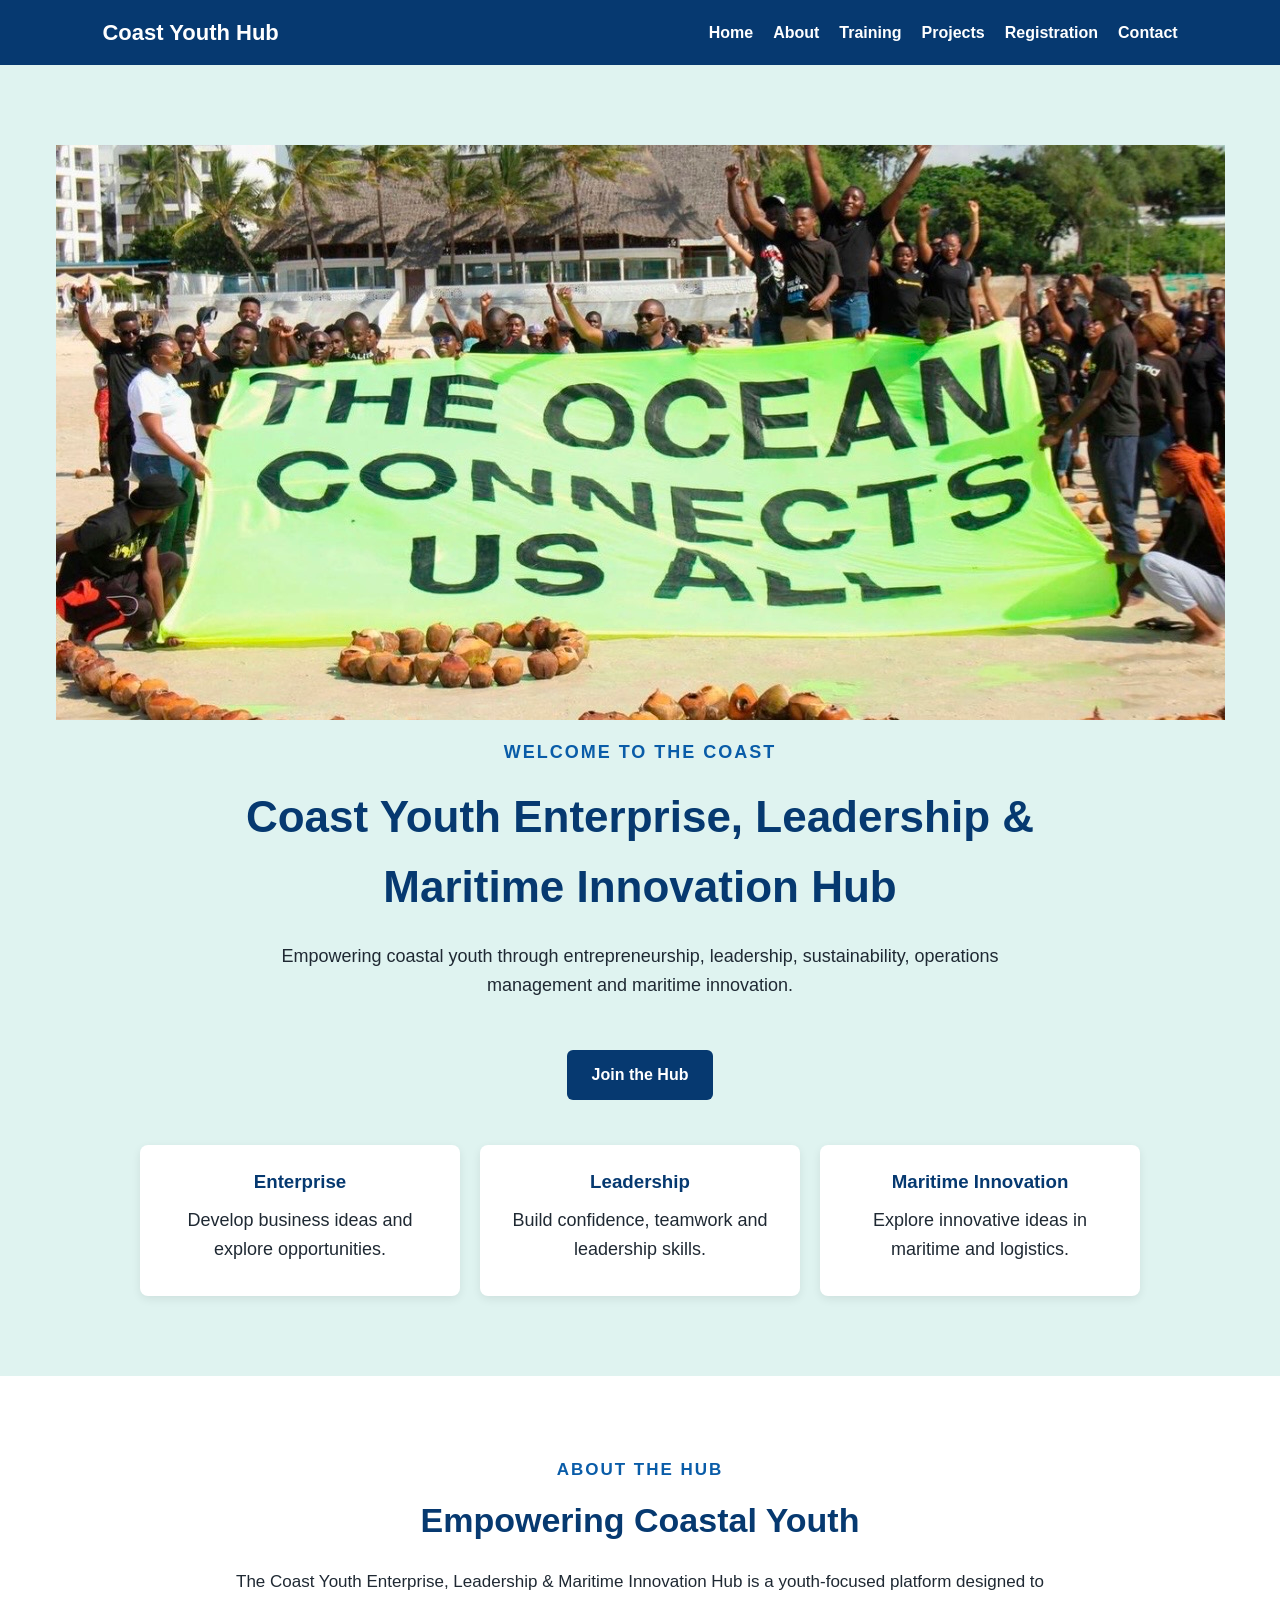
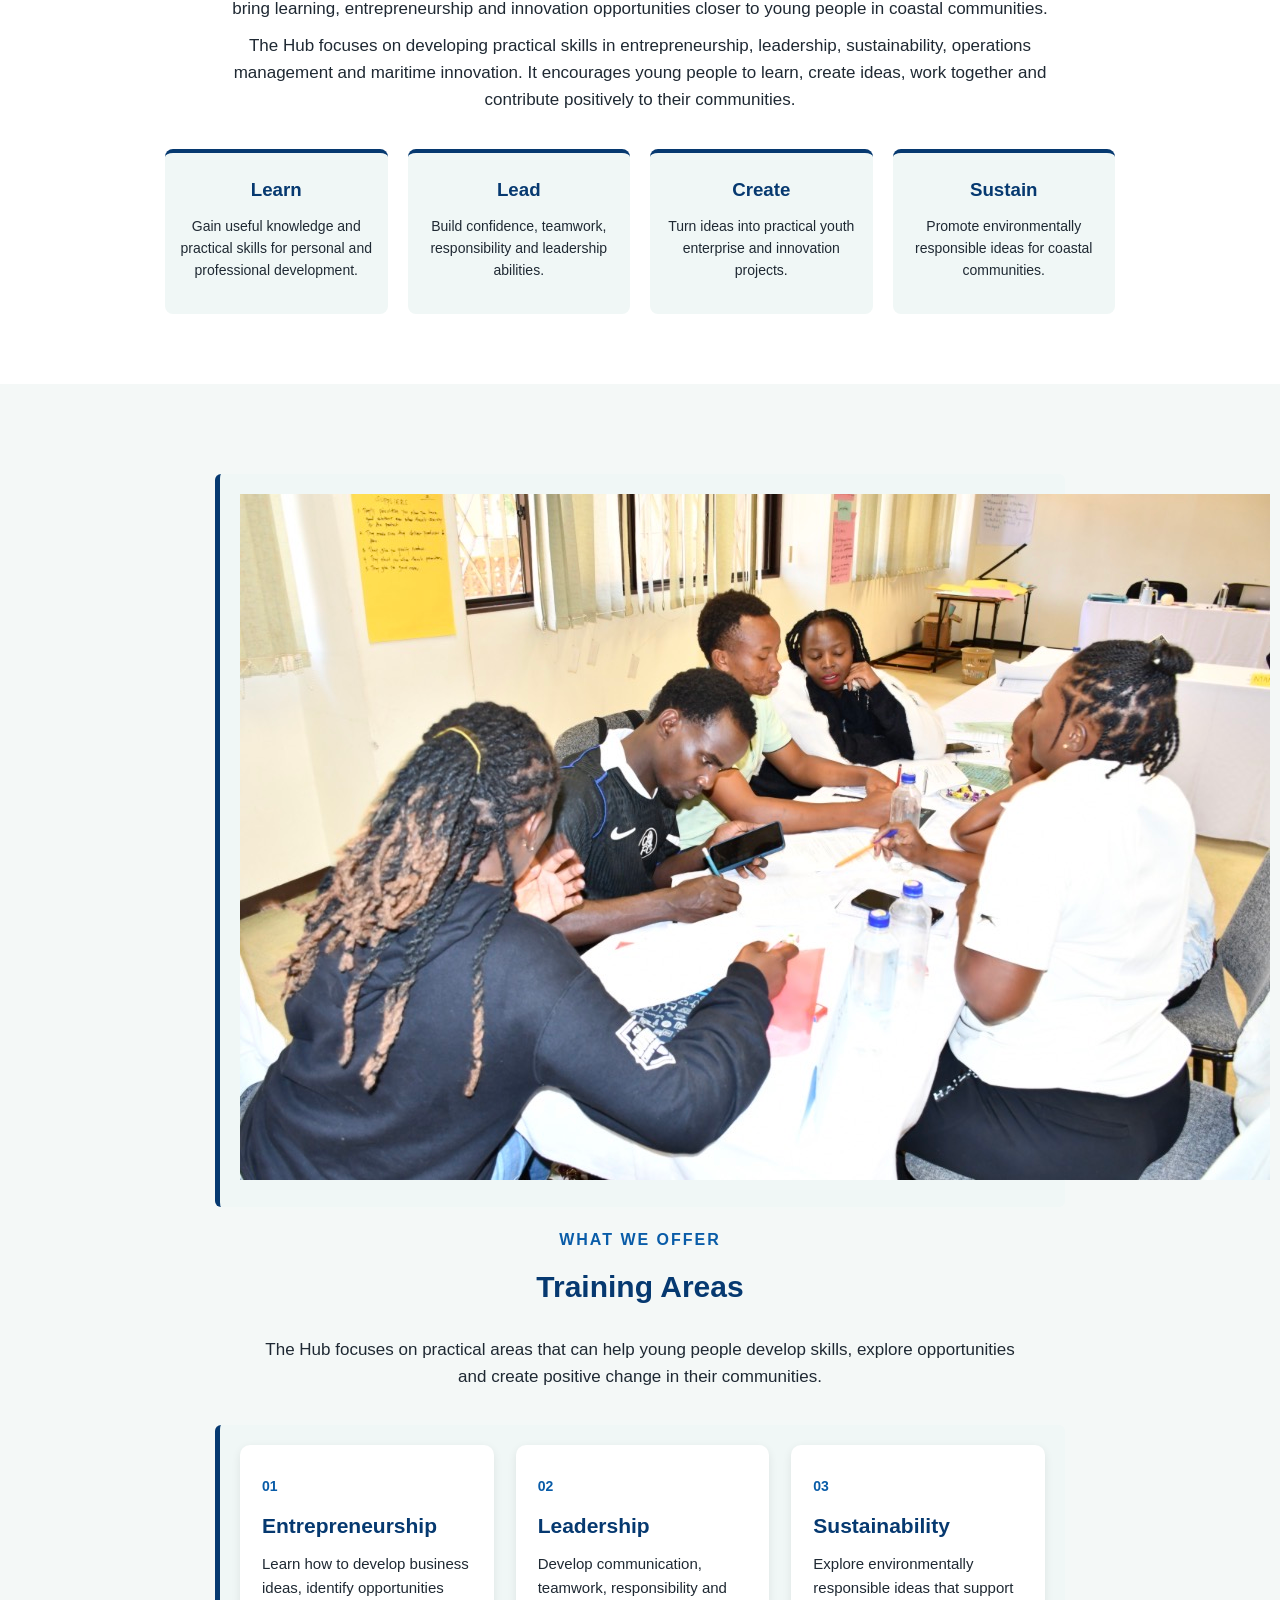
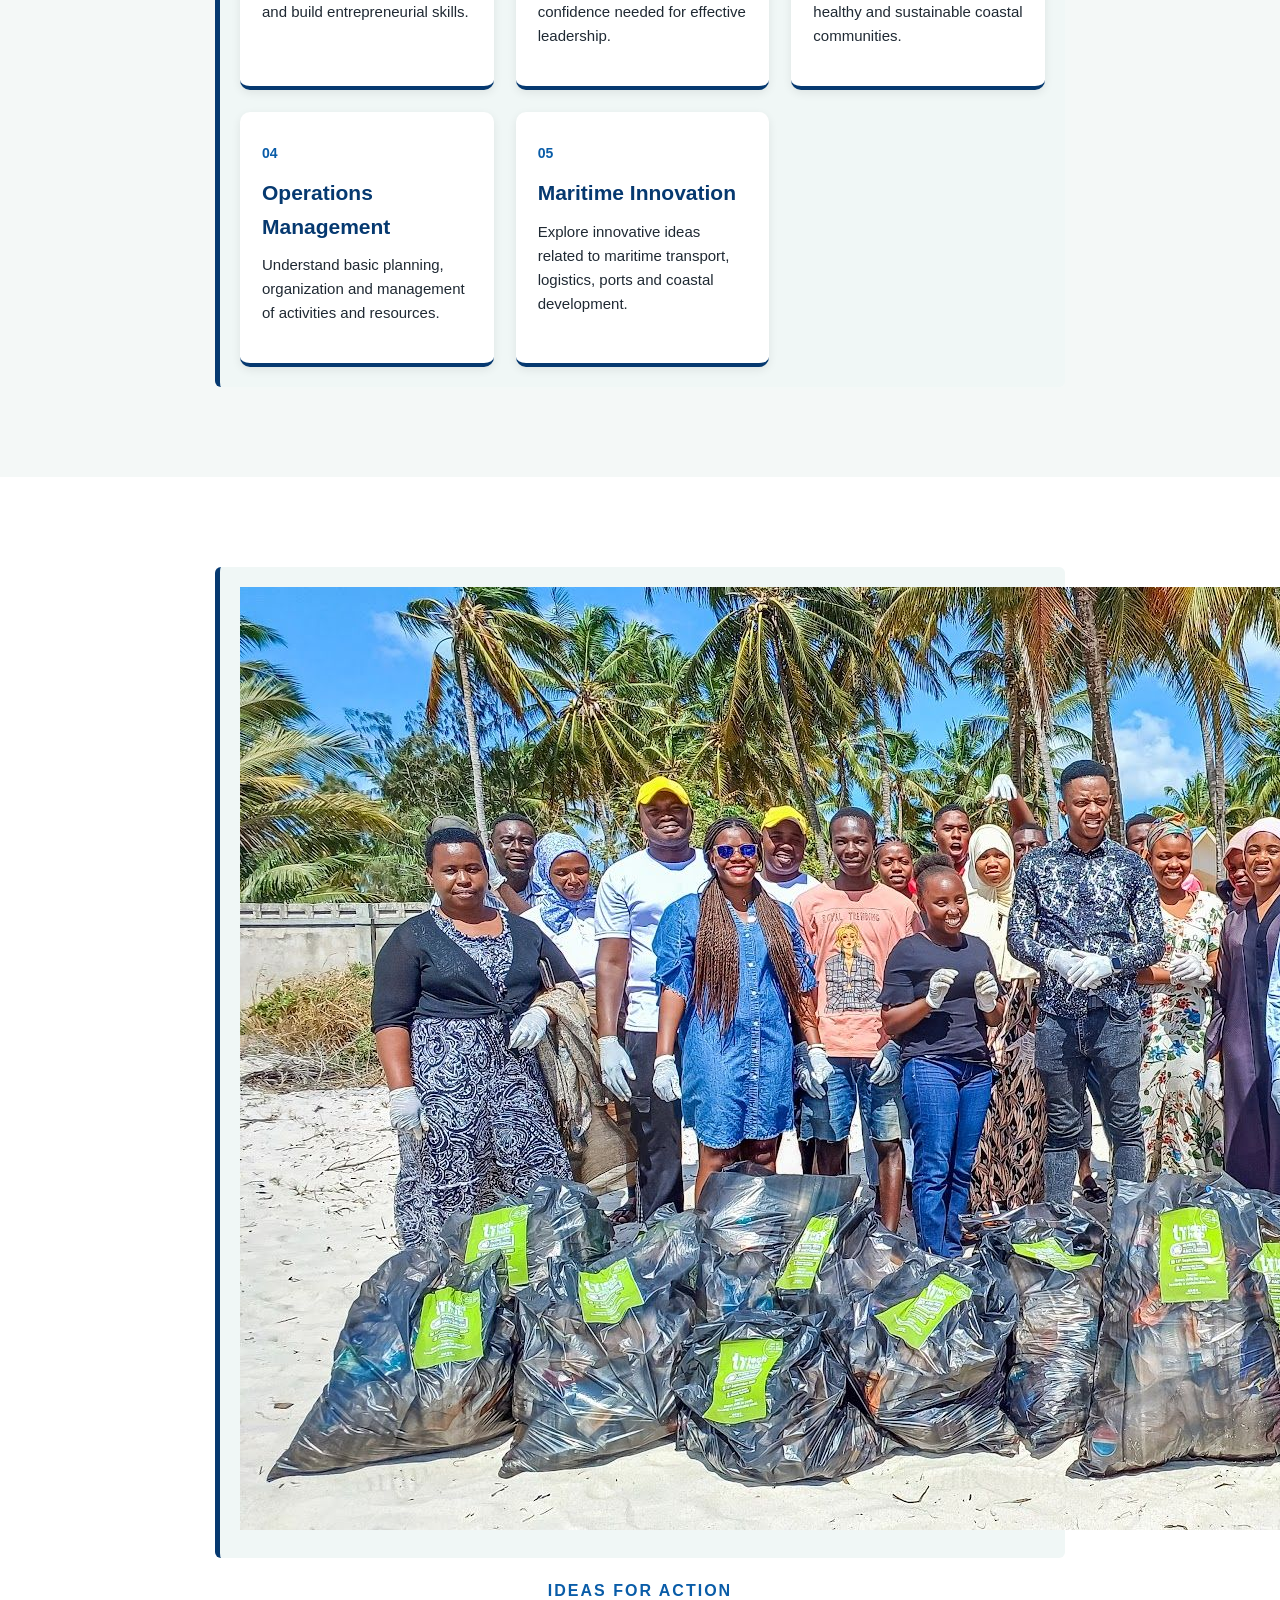
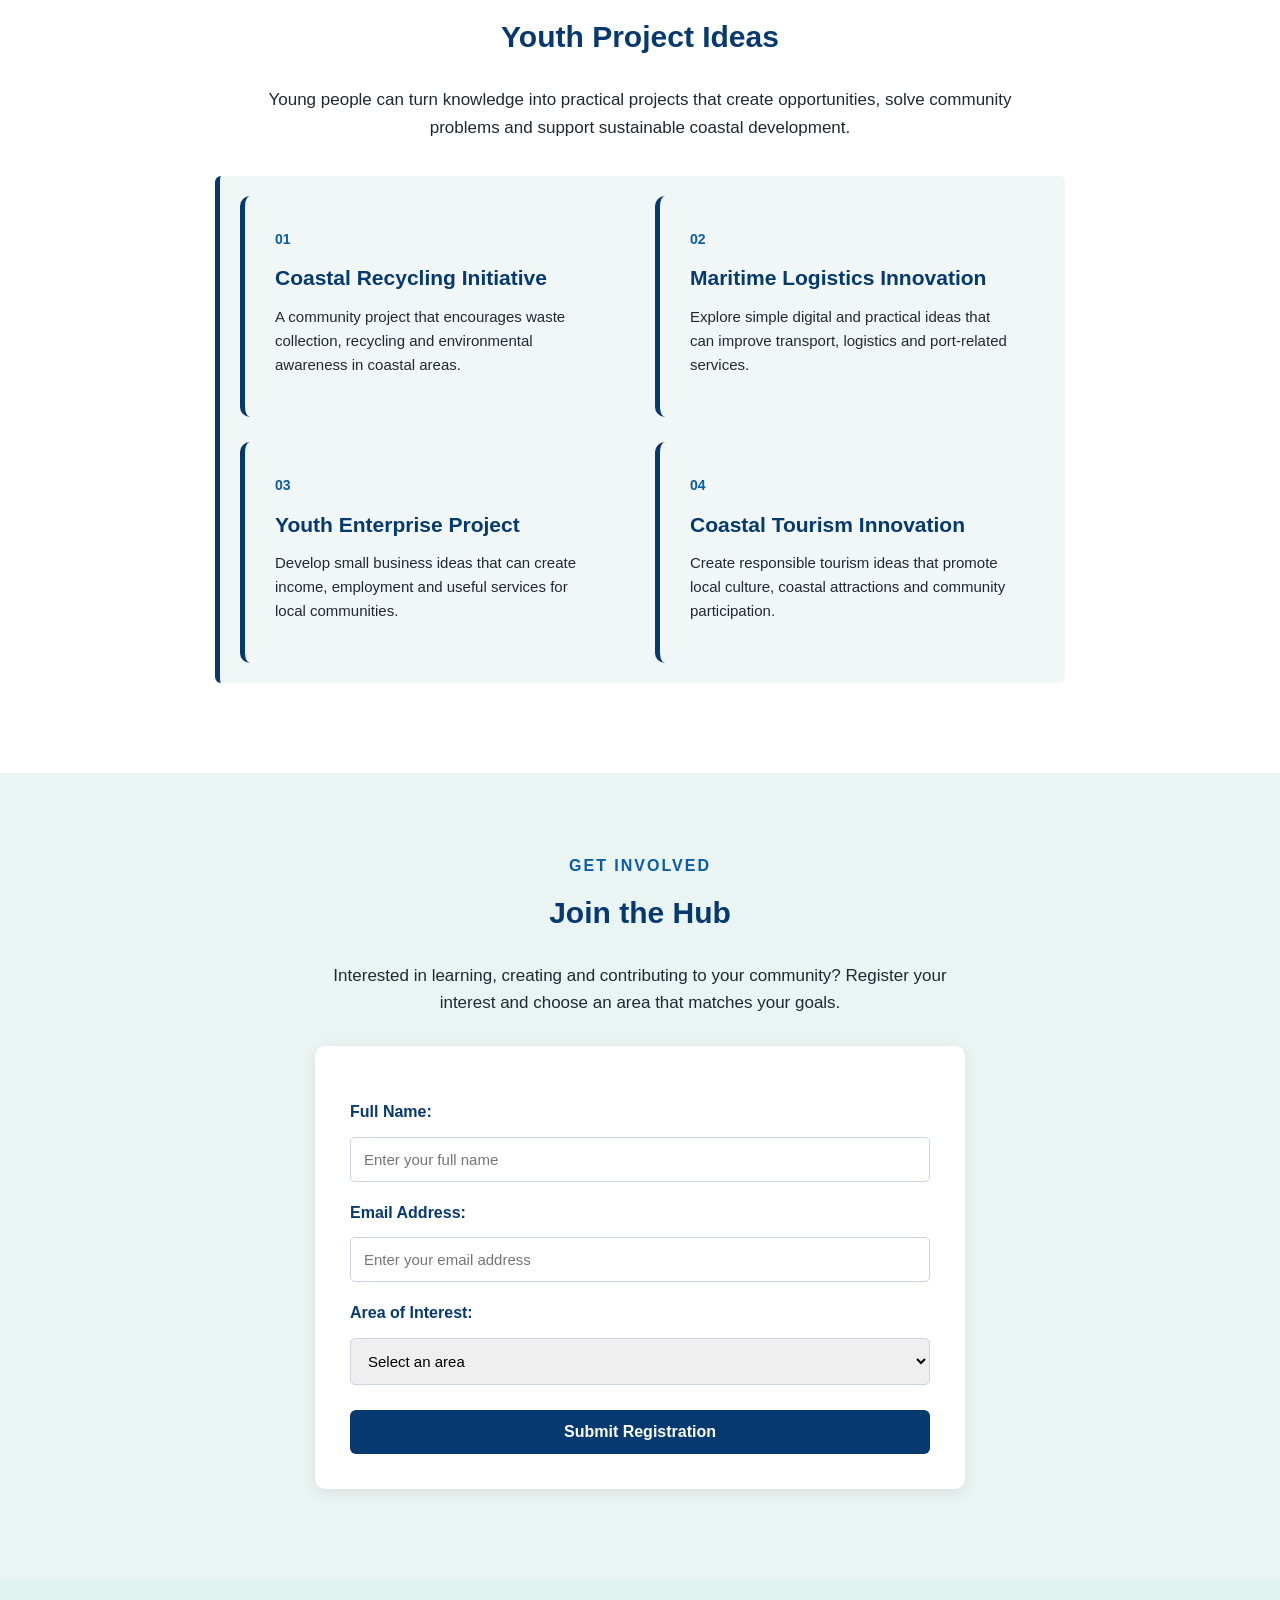
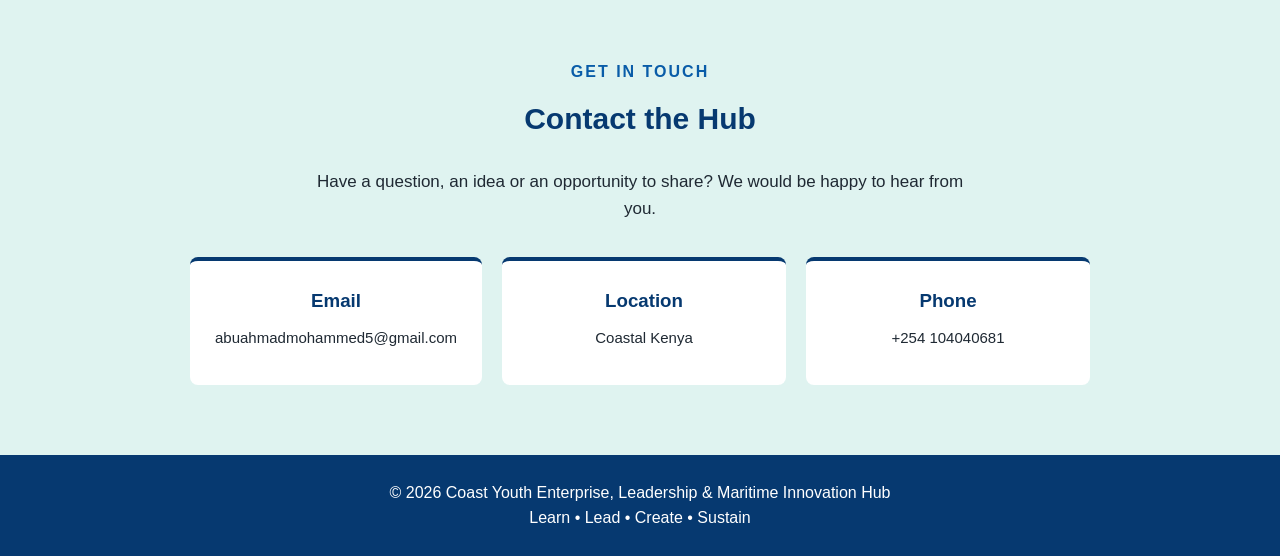
==== commit 72a27581: "Fix projects image filename" ====
--- a/index.html
+++ b/index.html
@@ -28,6 +28,9 @@
 
     <!-- Home Section -->
     <section id="home">
+        <div class="hero-image">
+    <img src="images/home.jpg.jpg" alt="Coastal youth and maritime innovation">
+</div>
 
     <div class="hero-content">
 
@@ -136,6 +139,9 @@
 
     <!-- Training Section -->
     <section id="training">
+   <div class="training-image">
+    <img src="images/training.jpg" alt="Young people participating in training and leadership activities">
+</div>     
 
     <p class="section-label">WHAT WE OFFER</p>
 
@@ -200,6 +206,9 @@
 
     <!-- Projects Section -->
     <section id="projects">
+      <div class="projects-image">
+    <img src="images/projects.JPG" alt="Young people working together on community projects">
+</div>  
 
     <p class="section-label">IDEAS FOR ACTION</p>
 
